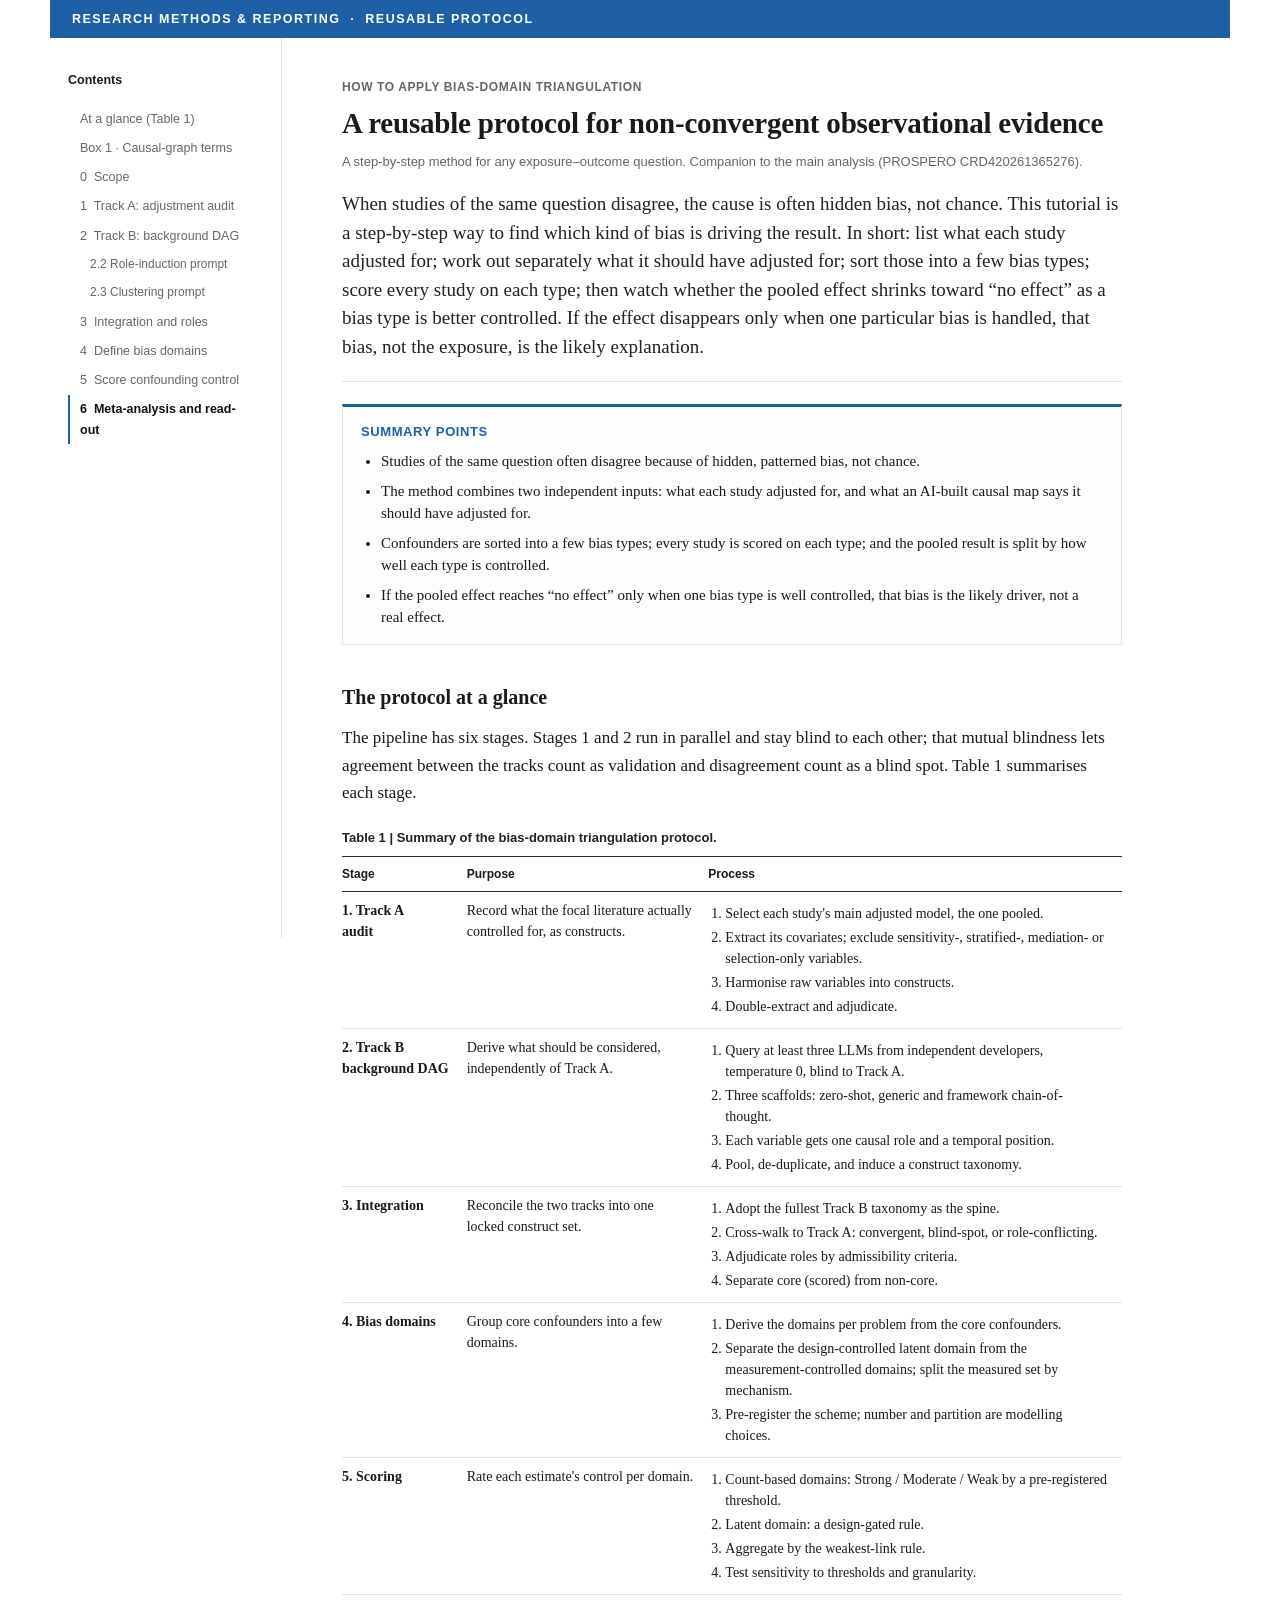
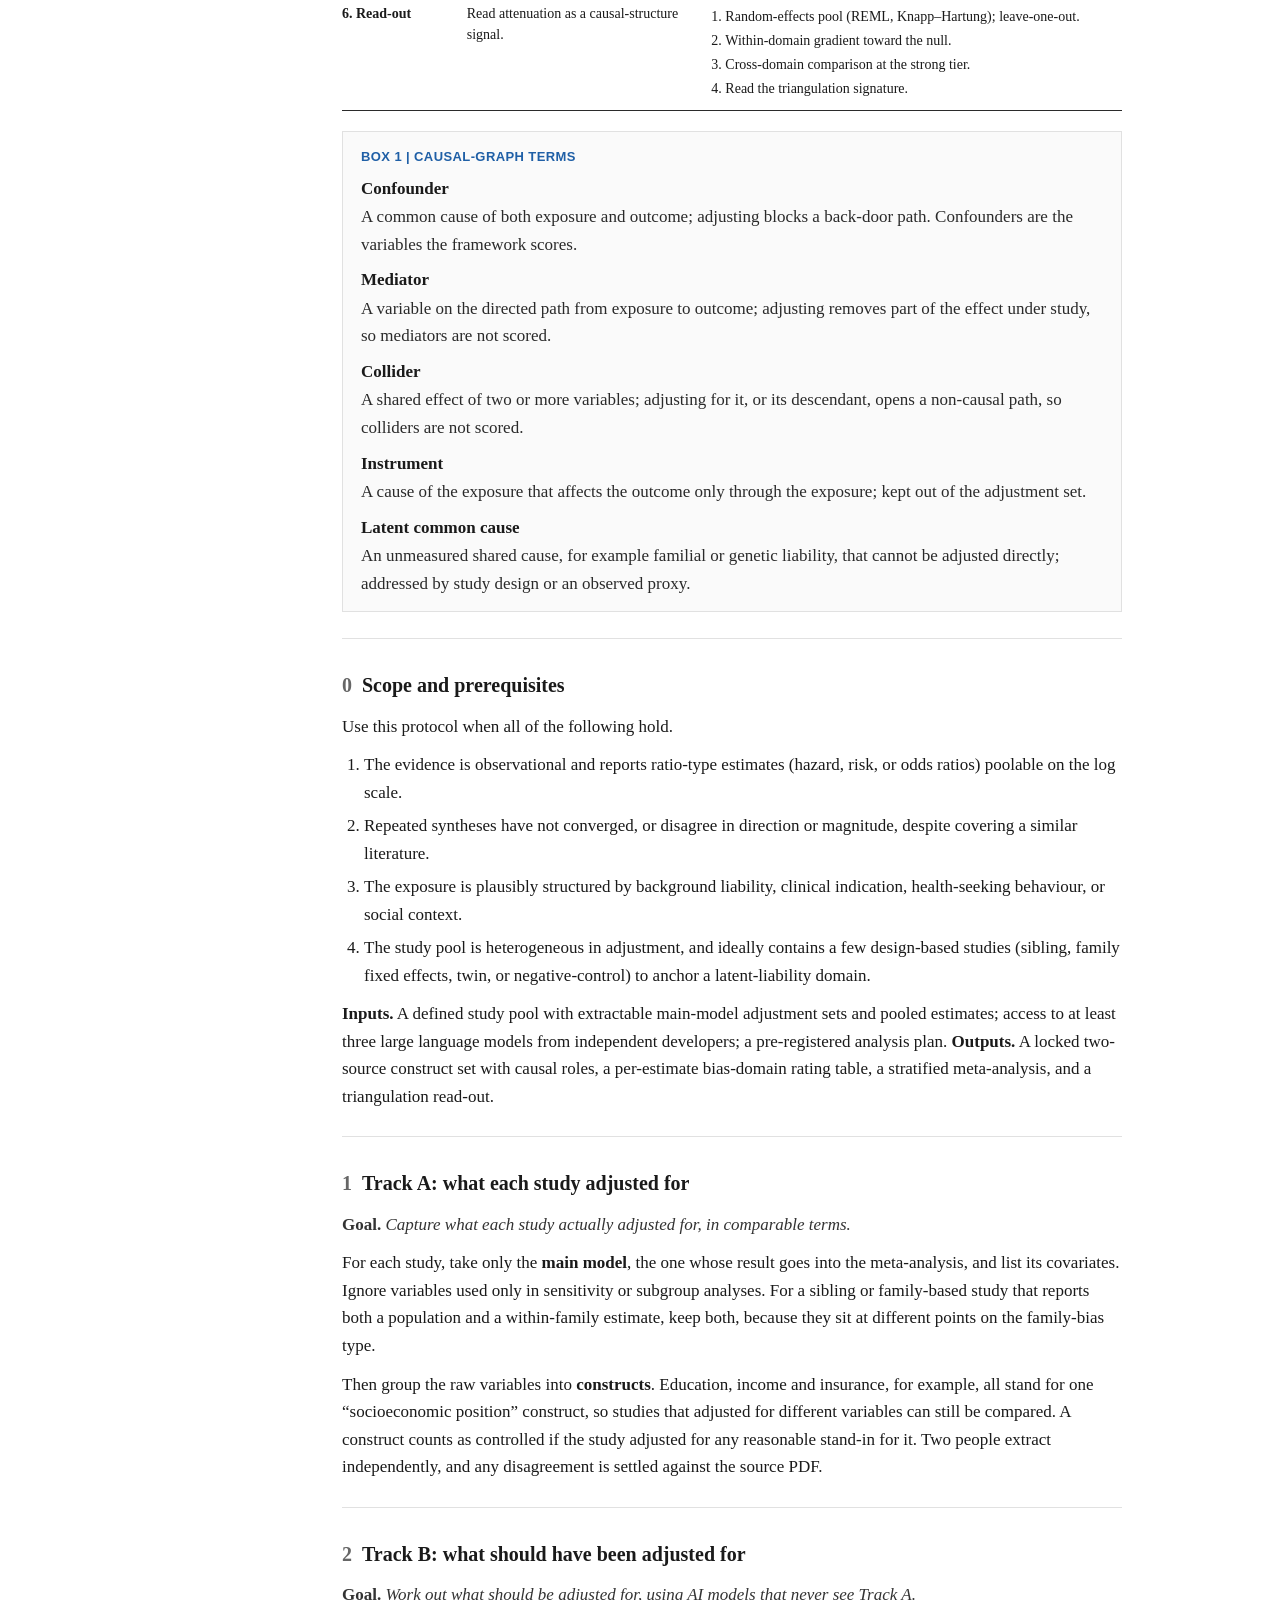
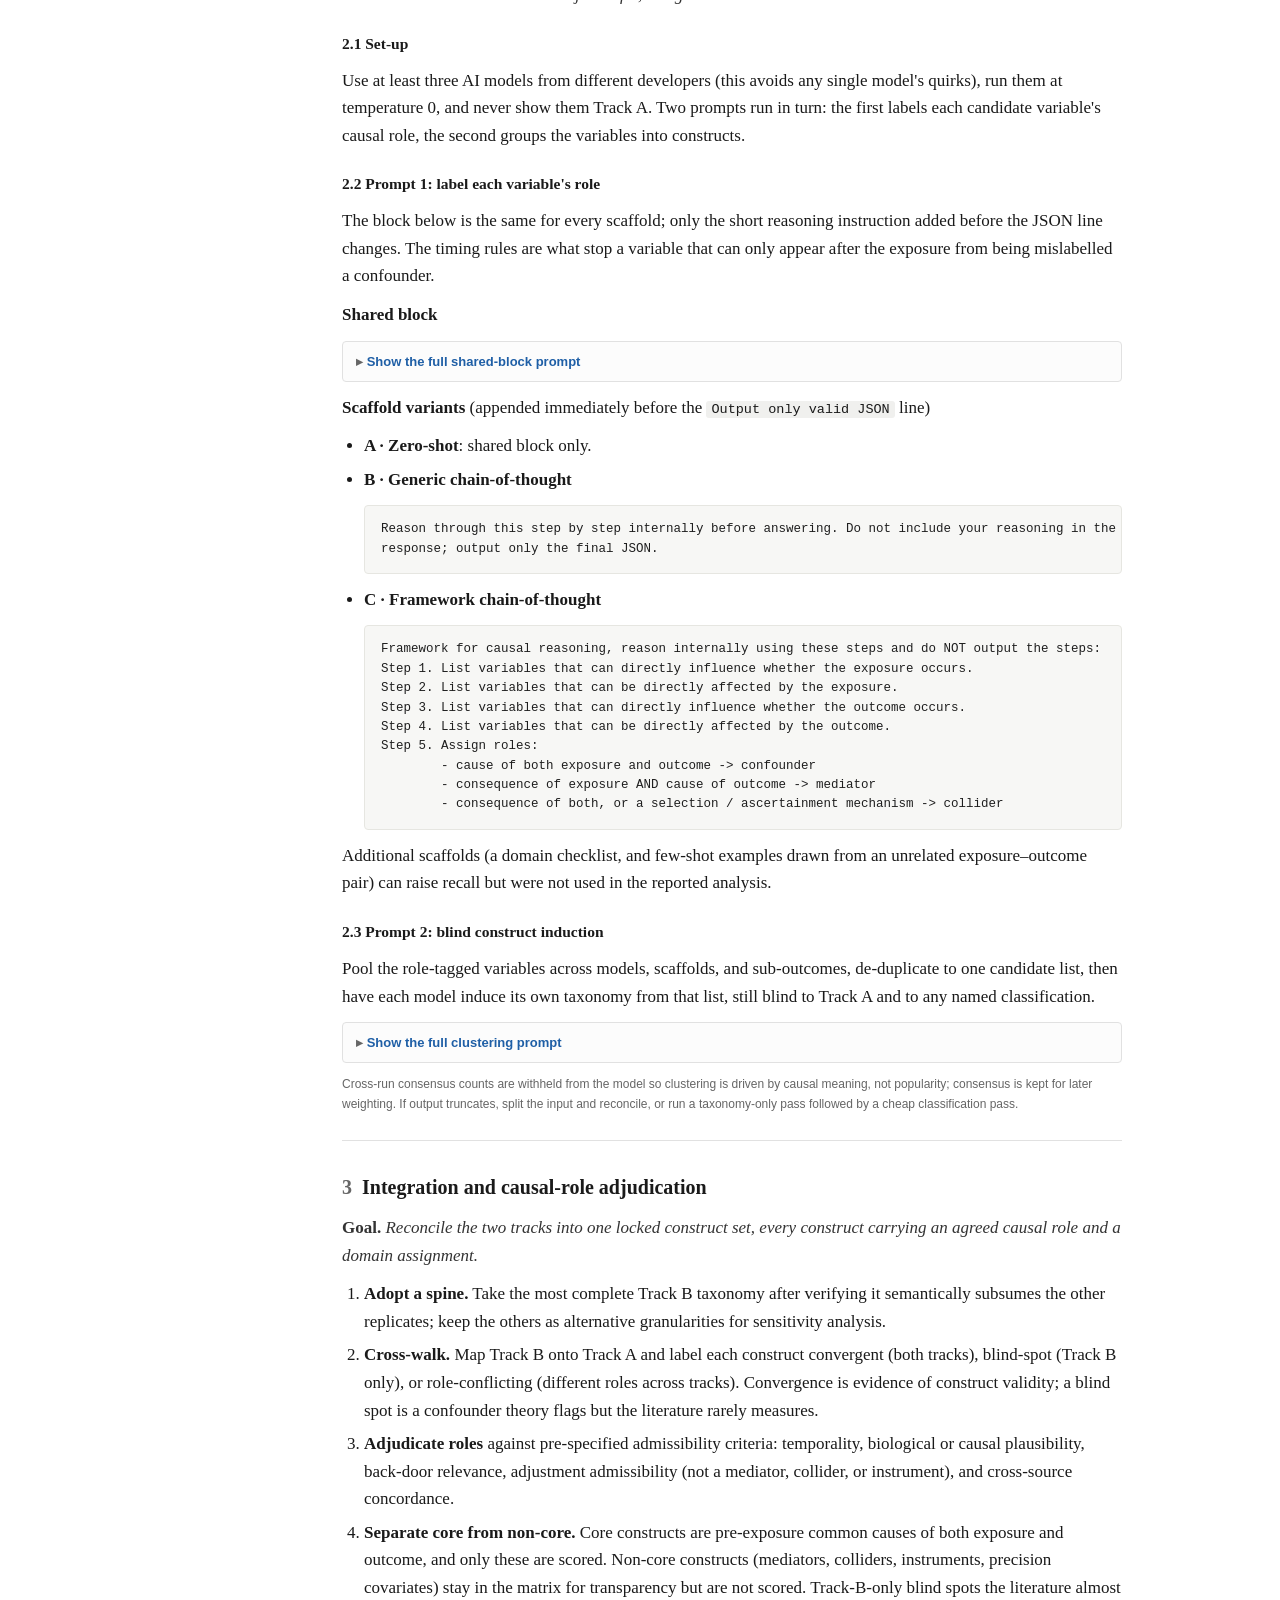
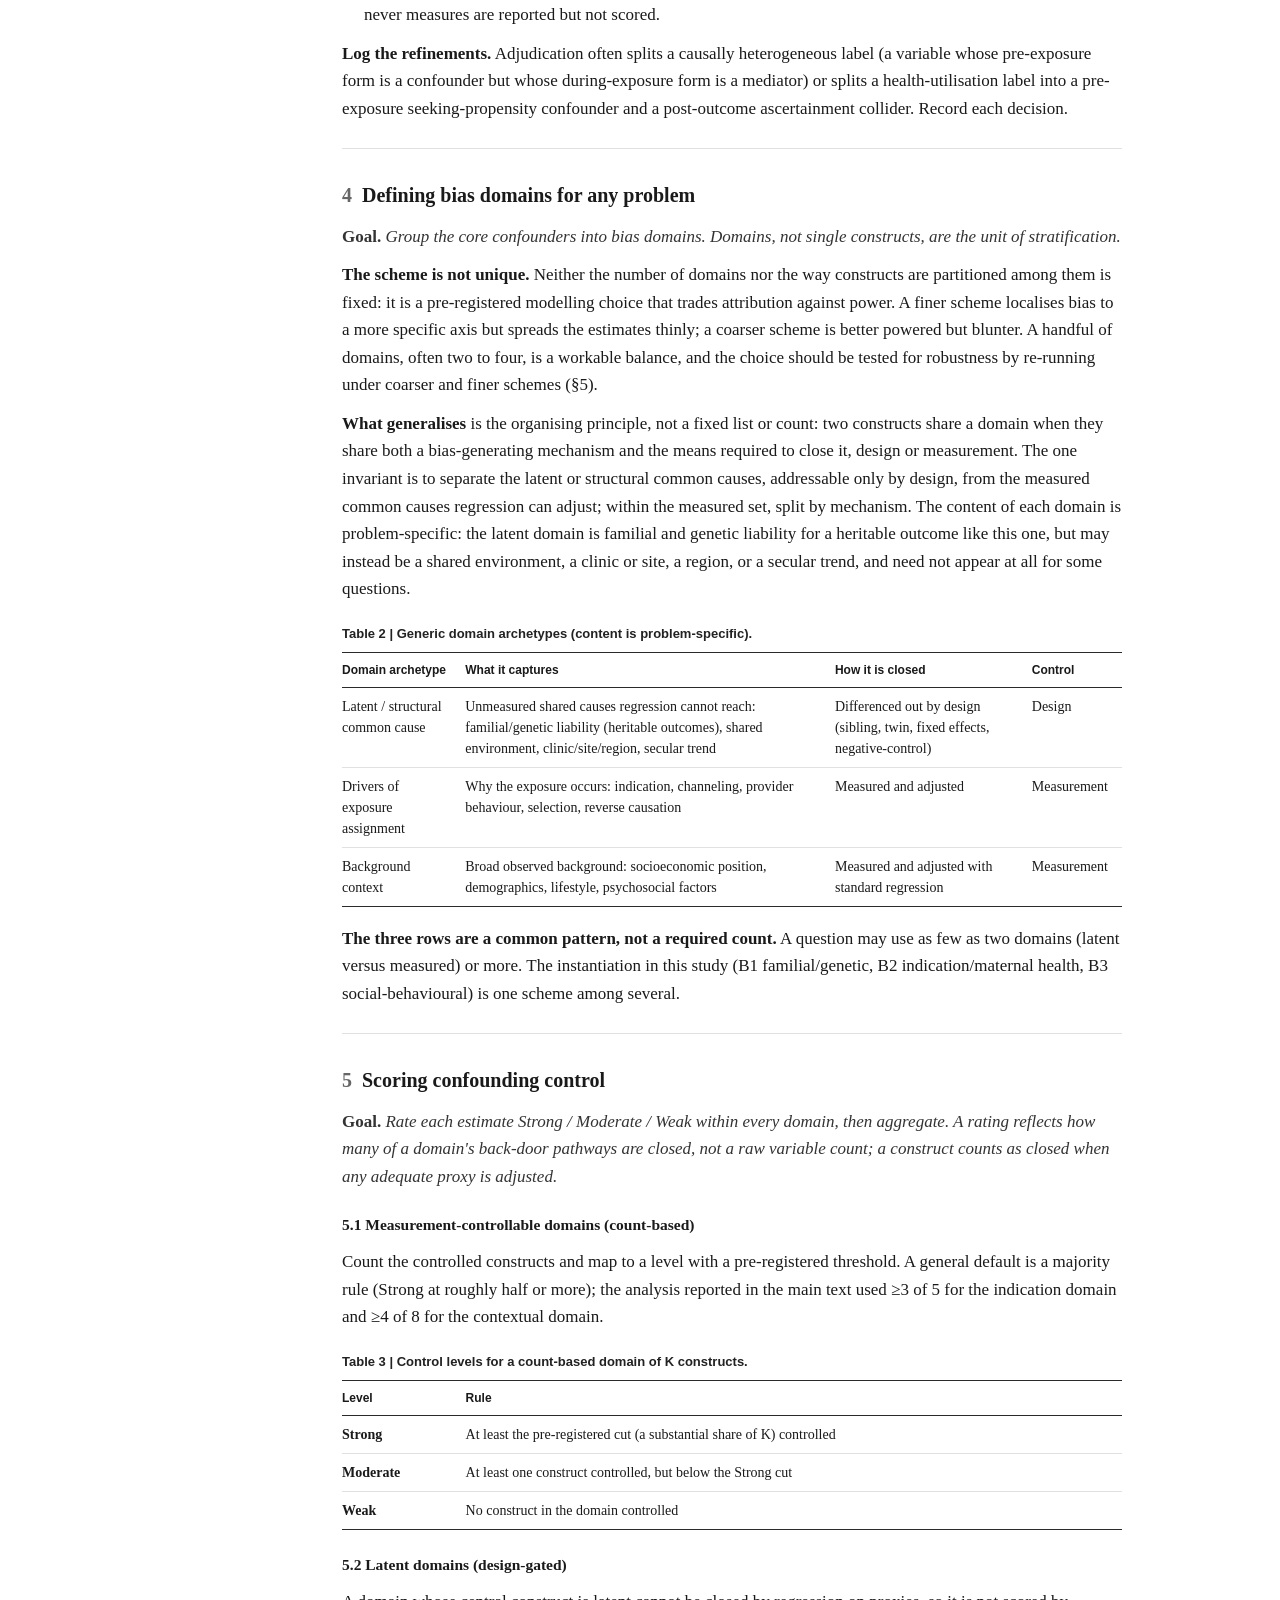
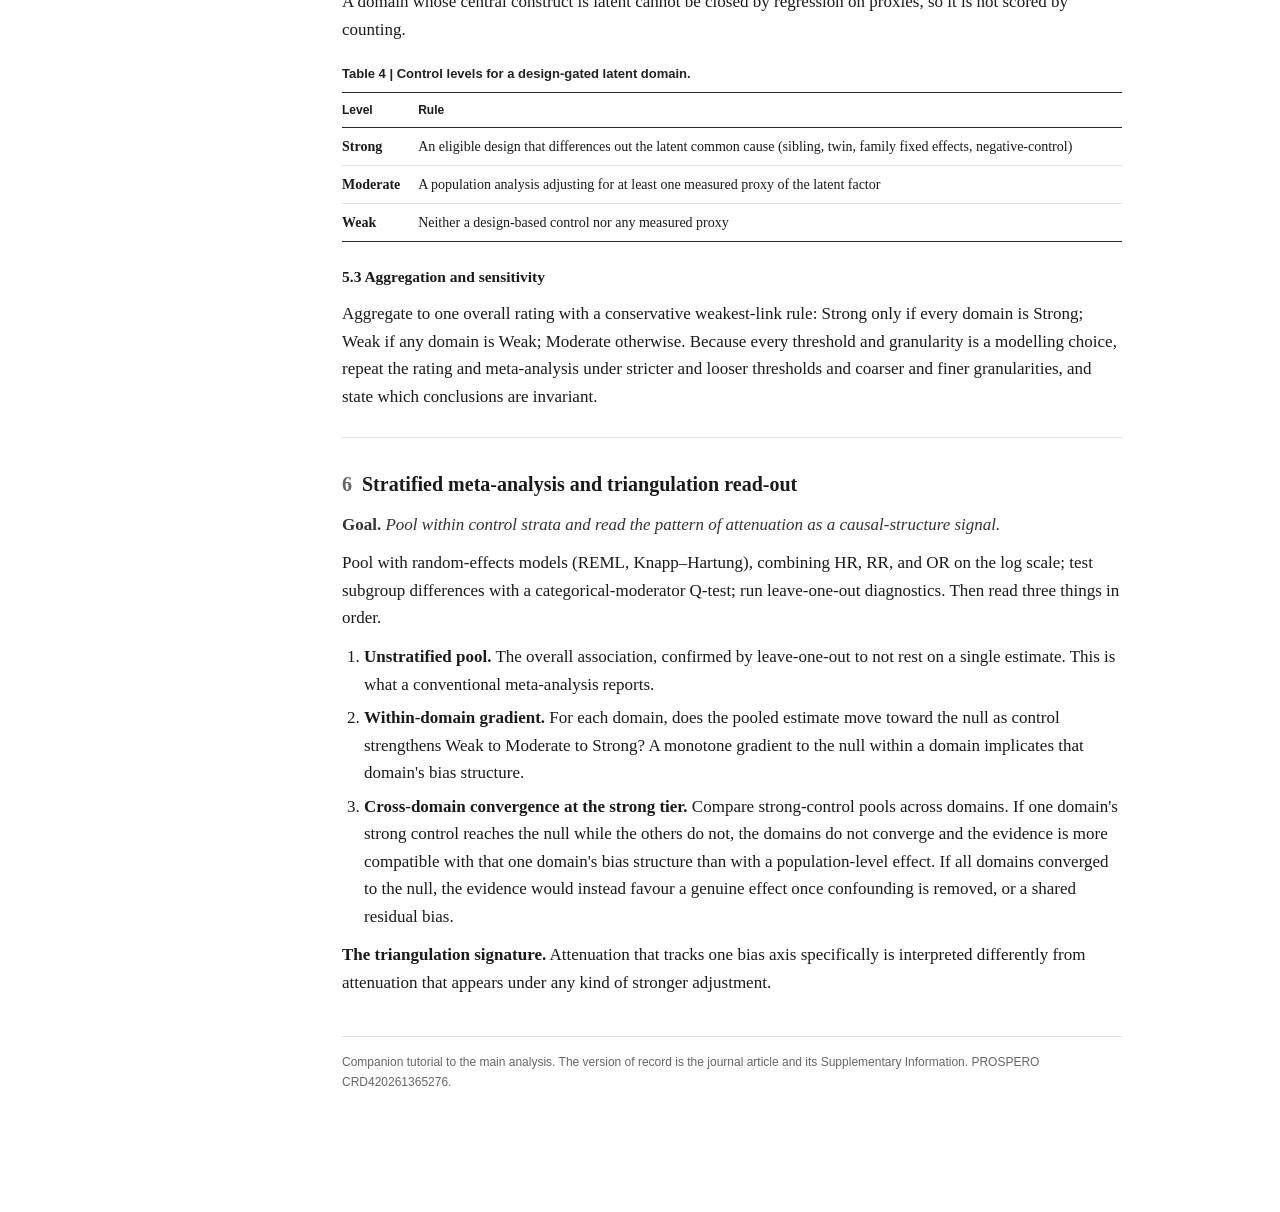
==== docs/index.html @ d334f988 "Add reusable-protocol web tutorial (GitHub Pages, docs/) Host the step-by-step "how to apply bias-do" ====
<!DOCTYPE html>
<html lang="en">
<head>
<meta charset="utf-8">
<meta name="viewport" content="width=device-width, initial-scale=1">
<title>Bias-Domain Triangulation, Reusable Protocol</title>
<style>
:root{
  --ink:#1a1a1a; --muted:#666; --line:#e1e1e1; --rule:#2b2b2b;
  --accent:#1f5fa6; --accent-tint:#eef3f9;
  --sans:-apple-system,BlinkMacSystemFont,"Segoe UI","Noto Sans","PingFang SC","Hiragino Sans GB",Helvetica,Arial,sans-serif;
  --serif:Charter,"Bitstream Charter","Sitka Text",Cambria,Georgia,"Songti SC","Noto Serif CJK SC",serif;
  --mono:"SF Mono",ui-monospace,"JetBrains Mono",Menlo,Consolas,monospace;
  --maxw:780px;
}
*{box-sizing:border-box}
html{scroll-behavior:smooth}
body{margin:0;background:#fff;color:var(--ink);font-family:var(--serif);font-size:17px;line-height:1.62;
  -webkit-font-smoothing:antialiased;text-rendering:optimizeLegibility}
a{color:var(--accent);text-decoration:none}
a:hover{text-decoration:underline}
.wrap{display:grid;grid-template-columns:232px minmax(0,1fr);max-width:1180px;margin:0 auto}

/* banner */
.banner{grid-column:1 / -1;background:var(--accent);color:#fff;font-family:var(--sans);
  font-size:12.5px;font-weight:700;letter-spacing:1.5px;text-transform:uppercase;padding:9px 22px}

/* sidebar */
.side{position:sticky;top:0;align-self:start;height:100vh;overflow-y:auto;padding:32px 18px 60px;border-right:1px solid var(--line)}
.side .brand{font-family:var(--sans);font-weight:700;font-size:12.5px;color:#1c1c1c;margin-bottom:14px}
.toc a{display:block;font-family:var(--sans);color:var(--muted);font-size:12.5px;padding:4px 10px;border-left:2px solid transparent;margin:1px 0}
.toc a:hover{color:#111;text-decoration:none}
.toc a.active{color:#111;border-left-color:var(--accent);font-weight:600}
.toc .sub{padding-left:20px;font-size:12px}

/* main */
main{padding:40px 60px 120px;max-width:calc(var(--maxw) + 120px)}
.kicker{font-family:var(--sans);font-size:12px;font-weight:700;letter-spacing:.6px;text-transform:uppercase;color:var(--muted);margin-bottom:8px}
h1{font-size:29px;line-height:1.22;margin:0 0 16px;font-weight:700;letter-spacing:-.2px}
.byline{font-family:var(--sans);font-size:13px;color:var(--muted);margin:-6px 0 18px}
.standfirst{font-size:19px;line-height:1.5;color:#222;margin:0 0 20px;padding-bottom:20px;border-bottom:1px solid var(--line)}

/* summary points box (BMJ style) */
.summary{border:1px solid var(--line);border-top:3px solid var(--accent);background:#fcfdfe;padding:14px 18px 8px;margin:22px 0}
.summary h2{font-family:var(--sans);font-size:13px;font-weight:700;letter-spacing:.6px;text-transform:uppercase;color:var(--accent);margin:0 0 8px}
.summary ul{margin:0;padding-left:20px}
.summary li{margin:7px 0;font-size:15px;line-height:1.5}

/* figure */
figure{margin:22px 0;border:1px solid var(--line);padding:16px 16px 10px;background:#fff}
figure svg{display:block;width:100%;height:auto;max-width:640px;margin:0 auto}
figcaption{font-size:13px;line-height:1.5;color:#333;margin-top:12px;border-top:1px solid var(--line);padding-top:8px}
figcaption b{font-weight:700}

/* box (definitions) */
.defbox{border:1px solid var(--line);background:#fafafa;padding:14px 18px;margin:20px 0}
.defbox .bh{font-family:var(--sans);font-size:13px;font-weight:700;letter-spacing:.4px;color:var(--accent);margin-bottom:8px;text-transform:uppercase}
.defbox dl{margin:0}
.defbox dt{font-weight:700;margin-top:8px}
.defbox dd{margin:1px 0 0;color:#2a2a2a}

/* sections */
section{max-width:var(--maxw);padding-top:24px;margin-top:26px;border-top:1px solid var(--line)}
h2.sec{font-size:20px;margin:6px 0 10px;font-weight:700}
h2.sec .num{color:var(--muted);font-weight:600;margin-right:10px;font-variant-numeric:tabular-nums}
h3{font-size:15.5px;margin:22px 0 4px;font-weight:700}
p{margin:11px 0}
ul,ol{padding-left:22px;margin:11px 0}
li{margin:6px 0}
code.inline{background:#f0f0ee;border-radius:3px;padding:1px 5px;font-size:13.5px;font-family:var(--mono)}
.goal{margin:11px 0;font-style:italic;color:#333}
.note{margin:11px 0;color:var(--ink)}
.goal b,.note b{font-weight:700;font-style:normal}

/* code */
.code{position:relative;background:#f7f7f5;border:1px solid #e6e6e1;border-radius:4px;
  padding:14px 16px;margin:12px 0;overflow:auto;font-size:12.5px;line-height:1.55;font-family:var(--mono);color:#1f1f1f}
.code code{white-space:pre;display:block}
.copy{position:absolute;top:7px;right:8px;background:#fff;border:1px solid var(--line);color:var(--muted);
  border-radius:3px;font-size:11px;padding:2px 8px;cursor:pointer;opacity:0;transition:.15s;font-family:var(--sans)}
.code:hover .copy{opacity:1}
.copy.done{color:#111;border-color:#8a8a8a}
.cap{font-family:var(--sans);font-size:12px;color:var(--muted);margin:2px 0 16px}
.fold{margin:12px 0;border:1px solid var(--line);border-radius:4px;background:#fcfcfc}
.fold>summary{cursor:pointer;font-family:var(--sans);font-size:13px;font-weight:600;color:var(--accent);padding:9px 13px;list-style:none}
.fold>summary::-webkit-details-marker{display:none}
.fold>summary::before{content:"\25B8  ";color:var(--muted)}
.fold[open]>summary::before{content:"\25BE  "}
.fold[open]>summary{border-bottom:1px solid var(--line)}
.fold .code{margin:12px 13px;border:none;background:#f7f7f5}

/* tables (booktabs) */
.tcap{font-family:var(--sans);font-size:13px;color:#222;margin:20px 0 0}
.tcap b{font-weight:700}
table{border-collapse:collapse;width:100%;margin:8px 0 18px;font-size:14px;line-height:1.5}
th,td{padding:8px 14px 8px 0;text-align:left;vertical-align:top}
thead th{border-top:1.5px solid var(--rule);border-bottom:1px solid var(--rule);
  font-family:var(--sans);font-size:12px;font-weight:700}
tbody td{border-bottom:1px solid var(--line)}
tbody tr:last-child td{border-bottom:1.5px solid var(--rule)}
table.proto td:first-child{font-weight:700;white-space:nowrap;padding-right:18px}
table.proto ol{margin:0;padding-left:17px}
table.proto ol li{margin:3px 0}
td .lv{font-weight:700}


footer{max-width:var(--maxw);margin-top:40px;padding-top:16px;border-top:1px solid var(--line);
  font-family:var(--sans);font-size:12px;color:var(--muted)}

@media (max-width:900px){
  .wrap{grid-template-columns:1fr}
  .side{position:static;height:auto;border-right:none;border-bottom:1px solid var(--line)}
  .side .toc{columns:2;column-gap:16px}
  main{padding:28px 22px 80px}
}
@media print{
  .side{display:none}.wrap{display:block}.copy{display:none}
  body{font-size:10.5pt}.code{background:#f4f4f2}.banner{-webkit-print-color-adjust:exact;print-color-adjust:exact}
  section,figure,.summary,.defbox,table{break-inside:avoid}
}
</style>
</head>
<body>

<div class="wrap">
<div class="banner">Research methods &amp; reporting &nbsp;&middot;&nbsp; Reusable protocol</div>
<aside class="side">
  <div class="brand">Contents</div>
  <nav class="toc">
    <a href="#overview">At a glance (Table 1)</a>
    <a href="#terms">Box 1 &middot; Causal-graph terms</a>
    <a href="#s0">0 &nbsp;Scope</a>
    <a href="#s1">1 &nbsp;Track A: adjustment audit</a>
    <a href="#s2">2 &nbsp;Track B: background DAG</a>
    <a href="#s2-2" class="sub">2.2 Role-induction prompt</a>
    <a href="#s2-3" class="sub">2.3 Clustering prompt</a>
    <a href="#s3">3 &nbsp;Integration and roles</a>
    <a href="#s4">4 &nbsp;Define bias domains</a>
    <a href="#s5">5 &nbsp;Score confounding control</a>
    <a href="#s6">6 &nbsp;Meta-analysis and read-out</a>
  </nav>
</aside>

<main>
  <div class="kicker">How to apply bias-domain triangulation</div>
  <h1>A reusable protocol for non-convergent observational evidence</h1>
  <p class="byline">A step-by-step method for any exposure&ndash;outcome question. Companion to the main analysis (PROSPERO CRD420261365276).</p>
  <p class="standfirst">When studies of the same question disagree, the cause is often hidden bias, not chance. This tutorial is a step-by-step way to find which kind of bias is driving the result. In short: list what each study adjusted for; work out separately what it should have adjusted for; sort those into a few bias types; score every study on each type; then watch whether the pooled effect shrinks toward &ldquo;no effect&rdquo; as a bias type is better controlled. If the effect disappears only when one particular bias is handled, that bias, not the exposure, is the likely explanation.</p>

  <div class="summary">
    <h2>Summary points</h2>
    <ul>
      <li>Studies of the same question often disagree because of hidden, patterned bias, not chance.</li>
      <li>The method combines two independent inputs: what each study adjusted for, and what an AI-built causal map says it should have adjusted for.</li>
      <li>Confounders are sorted into a few bias types; every study is scored on each type; and the pooled result is split by how well each type is controlled.</li>
      <li>If the pooled effect reaches &ldquo;no effect&rdquo; only when one bias type is well controlled, that bias is the likely driver, not a real effect.</li>
    </ul>
  </div>

  <section id="overview" style="border-top:none;margin-top:8px;padding-top:8px">
    <h2 class="sec">The protocol at a glance</h2>
    <p>The pipeline has six stages. Stages 1 and 2 run in parallel and stay blind to each other; that mutual blindness lets agreement between the tracks count as validation and disagreement count as a blind spot. Table 1 summarises each stage.</p>
    <p class="tcap"><b>Table 1 | Summary of the bias-domain triangulation protocol.</b></p>
    <table class="proto">
      <thead><tr><th>Stage</th><th>Purpose</th><th>Process</th></tr></thead>
      <tbody>
        <tr><td>1. Track A<br>audit</td><td>Record what the focal literature actually controlled for, as constructs.</td>
          <td><ol><li>Select each study's main adjusted model, the one pooled.</li><li>Extract its covariates; exclude sensitivity-, stratified-, mediation- or selection-only variables.</li><li>Harmonise raw variables into constructs.</li><li>Double-extract and adjudicate.</li></ol></td></tr>
        <tr><td>2. Track B<br>background DAG</td><td>Derive what should be considered, independently of Track A.</td>
          <td><ol><li>Query at least three LLMs from independent developers, temperature 0, blind to Track A.</li><li>Three scaffolds: zero-shot, generic and framework chain-of-thought.</li><li>Each variable gets one causal role and a temporal position.</li><li>Pool, de-duplicate, and induce a construct taxonomy.</li></ol></td></tr>
        <tr><td>3. Integration</td><td>Reconcile the two tracks into one locked construct set.</td>
          <td><ol><li>Adopt the fullest Track B taxonomy as the spine.</li><li>Cross-walk to Track A: convergent, blind-spot, or role-conflicting.</li><li>Adjudicate roles by admissibility criteria.</li><li>Separate core (scored) from non-core.</li></ol></td></tr>
        <tr><td>4. Bias domains</td><td>Group core confounders into a few domains.</td>
          <td><ol><li>Derive the domains per problem from the core confounders.</li><li>Separate the design-controlled latent domain from the measurement-controlled domains; split the measured set by mechanism.</li><li>Pre-register the scheme; number and partition are modelling choices.</li></ol></td></tr>
        <tr><td>5. Scoring</td><td>Rate each estimate's control per domain.</td>
          <td><ol><li>Count-based domains: Strong / Moderate / Weak by a pre-registered threshold.</li><li>Latent domain: a design-gated rule.</li><li>Aggregate by the weakest-link rule.</li><li>Test sensitivity to thresholds and granularity.</li></ol></td></tr>
        <tr><td>6. Read-out</td><td>Read attenuation as a causal-structure signal.</td>
          <td><ol><li>Random-effects pool (REML, Knapp&ndash;Hartung); leave-one-out.</li><li>Within-domain gradient toward the null.</li><li>Cross-domain comparison at the strong tier.</li><li>Read the triangulation signature.</li></ol></td></tr>
      </tbody>
    </table>
  </section>

  <section id="terms" style="border-top:none;margin-top:10px;padding-top:0">
    <div class="defbox">
      <div class="bh">Box 1 | Causal-graph terms</div>
      <dl>
        <dt>Confounder</dt><dd>A common cause of both exposure and outcome; adjusting blocks a back-door path. Confounders are the variables the framework scores.</dd>
        <dt>Mediator</dt><dd>A variable on the directed path from exposure to outcome; adjusting removes part of the effect under study, so mediators are not scored.</dd>
        <dt>Collider</dt><dd>A shared effect of two or more variables; adjusting for it, or its descendant, opens a non-causal path, so colliders are not scored.</dd>
        <dt>Instrument</dt><dd>A cause of the exposure that affects the outcome only through the exposure; kept out of the adjustment set.</dd>
        <dt>Latent common cause</dt><dd>An unmeasured shared cause, for example familial or genetic liability, that cannot be adjusted directly; addressed by study design or an observed proxy.</dd>
      </dl>
    </div>
  </section>

  <section id="s0">
    <h2 class="sec"><span class="num">0</span>Scope and prerequisites</h2>
    <p>Use this protocol when all of the following hold.</p>
    <ol>
      <li>The evidence is observational and reports ratio-type estimates (hazard, risk, or odds ratios) poolable on the log scale.</li>
      <li>Repeated syntheses have not converged, or disagree in direction or magnitude, despite covering a similar literature.</li>
      <li>The exposure is plausibly structured by background liability, clinical indication, health-seeking behaviour, or social context.</li>
      <li>The study pool is heterogeneous in adjustment, and ideally contains a few design-based studies (sibling, family fixed effects, twin, or negative-control) to anchor a latent-liability domain.</li>
    </ol>
    <p class="note"><b>Inputs.</b> A defined study pool with extractable main-model adjustment sets and pooled estimates; access to at least three large language models from independent developers; a pre-registered analysis plan. <b>Outputs.</b> A locked two-source construct set with causal roles, a per-estimate bias-domain rating table, a stratified meta-analysis, and a triangulation read-out.</p>
  </section>

  <section id="s1">
    <h2 class="sec"><span class="num">1</span>Track A: what each study adjusted for</h2>
    <p class="goal"><b>Goal.</b> Capture what each study actually adjusted for, in comparable terms.</p>
    <p>For each study, take only the <b>main model</b>, the one whose result goes into the meta-analysis, and list its covariates. Ignore variables used only in sensitivity or subgroup analyses. For a sibling or family-based study that reports both a population and a within-family estimate, keep both, because they sit at different points on the family-bias type.</p>
    <p>Then group the raw variables into <b>constructs</b>. Education, income and insurance, for example, all stand for one &ldquo;socioeconomic position&rdquo; construct, so studies that adjusted for different variables can still be compared. A construct counts as controlled if the study adjusted for any reasonable stand-in for it. Two people extract independently, and any disagreement is settled against the source PDF.</p>
  </section>

  <section id="s2">
    <h2 class="sec"><span class="num">2</span>Track B: what should have been adjusted for</h2>
    <p class="goal"><b>Goal.</b> Work out what should be adjusted for, using AI models that never see Track A.</p>
    <h3>2.1 Set-up</h3>
    <p>Use at least three AI models from different developers (this avoids any single model's quirks), run them at temperature 0, and never show them Track A. Two prompts run in turn: the first labels each candidate variable's causal role, the second groups the variables into constructs.</p>

    <h3 id="s2-2">2.2 Prompt 1: label each variable's role</h3>
    <p>The block below is the same for every scaffold; only the short reasoning instruction added before the JSON line changes. The timing rules are what stop a variable that can only appear after the exposure from being mislabelled a confounder.</p>
    <p><b>Shared block</b></p>
    <details class="fold"><summary>Show the full shared-block prompt</summary><pre class="code"><button class="copy" aria-label="Copy">Copy</button><code>You are an expert in epidemiology and causal inference.

Input:
Exposure: {EXPOSURE, including its timing window, e.g. taking drug X during pregnancy}
Outcome: {OUTCOME, including who and when, e.g. condition Y diagnosed in the child during childhood}
Research question: the effect of {EXPOSURE} on the risk of {OUTCOME}.

Your task:
Generate an exhaustive candidate list of third-party variables that may be relevant to the causal
relationship between the exposure and the outcome. Do not provide only the most obvious variables;
think broadly and systematically across all relevant epidemiologic domains.

For each variable, first locate it in time, then assign exactly one causal role.

Temporal position (relative to the exposure = {EXPOSURE_WINDOW}, and the outcome = {OUTCOME_WINDOW}):
- pre_exposure: can occur before the exposure begins.
- post_exposure_pre_outcome: can only occur after the exposure but before the outcome.
- post_outcome: follows the outcome.

Causal roles:
- confounder: a common cause of BOTH the exposure and the outcome. It is present before the
  exposure and is not caused by the exposure (timing = pre_exposure).
- mediator: a variable on the causal pathway from exposure to outcome. It is caused by the exposure
  and in turn affects the outcome (timing = post_exposure_pre_outcome).
- collider: a variable caused by both the exposure and the outcome, or a selection / ascertainment
  mechanism influenced by both.

Critical rule: a variable that can only arise after the exposure CANNOT be a confounder, even if
prior studies adjusted for it. Use the temporal position to discipline the role assignment.

Rules:
- Do not include the exposure itself or the outcome itself.
- Each variable must have exactly one role.
- Prefer specific and measurable variables.

Output only valid JSON in the following format (no prose, no markdown):
{
  &quot;variables&quot;: [
    {
      &quot;name&quot;: &quot;variable name&quot;,
      &quot;timing&quot;: &quot;pre_exposure | post_exposure_pre_outcome | post_outcome&quot;,
      &quot;role&quot;: &quot;confounder | mediator | collider&quot;,
      &quot;domain&quot;: &quot;short self-chosen category, e.g. familial/genetic, indication, socioeconomic, lifestyle, perinatal, healthcare access, environmental&quot;
    }
  ]
}</code></pre></details>
    <p><b>Scaffold variants</b> (appended immediately before the <code class="inline">Output only valid JSON</code> line)</p>
    <ul>
      <li><b>A &middot; Zero-shot</b>: shared block only.</li>
      <li><b>B &middot; Generic chain-of-thought</b><pre class="code"><button class="copy" aria-label="Copy">Copy</button><code>Reason through this step by step internally before answering. Do not include your reasoning in the
response; output only the final JSON.</code></pre></li>
      <li><b>C &middot; Framework chain-of-thought</b><pre class="code"><button class="copy" aria-label="Copy">Copy</button><code>Framework for causal reasoning, reason internally using these steps and do NOT output the steps:
Step 1. List variables that can directly influence whether the exposure occurs.
Step 2. List variables that can be directly affected by the exposure.
Step 3. List variables that can directly influence whether the outcome occurs.
Step 4. List variables that can be directly affected by the outcome.
Step 5. Assign roles:
        - cause of both exposure and outcome -&gt; confounder
        - consequence of exposure AND cause of outcome -&gt; mediator
        - consequence of both, or a selection / ascertainment mechanism -&gt; collider</code></pre></li>
    </ul>
    <p>Additional scaffolds (a domain checklist, and few-shot examples drawn from an unrelated exposure&ndash;outcome pair) can raise recall but were not used in the reported analysis.</p>

    <h3 id="s2-3">2.3 Prompt 2: blind construct induction</h3>
    <p>Pool the role-tagged variables across models, scaffolds, and sub-outcomes, de-duplicate to one candidate list, then have each model induce its own taxonomy from that list, still blind to Track A and to any named classification.</p>
    <details class="fold"><summary>Show the full clustering prompt</summary><pre class="code"><button class="copy" aria-label="Copy">Copy</button><code>You are a causal epidemiologist building a taxonomy from scratch.

Background causal question (context only, do not answer it):
  Exposure = {EXPOSURE}
  Outcome  = {OUTCOME}

You are given a long list of candidate third-party variables that multiple experts independently
proposed for this exposure-outcome question. Each variable carries a causal role (confounder /
mediator / collider) and a temporal position relative to the exposure and the outcome.

YOUR TASK
Inductively group these variables into a parsimonious set of higher-level CONSTRUCTS, purely from
the variables themselves. A CONSTRUCT is a single latent causal factor that several specific measured
variables are proxies or instances of; broader than one measured variable, narrower than a whole
thematic domain.

INDEPENDENCE (STRICT)
- Build the taxonomy ONLY from the variables given.
- Do NOT use, name, or map onto any pre-existing classification scheme, framework, or domain labels.
- Do not invent variables that are not in the list.

GRANULARITY
- Aim for mid-level constructs, each a distinct causal mechanism or common cause.
- As a rough guide expect on the order of 15-35 constructs, but choose whatever number best fits;
  merge near-synonyms aggressively, split only when two groups are genuinely causally distinct.
- Cluster ALL variables regardless of role; mediators, colliders, and selection variables must form
  their own constructs too.

FOR EACH CONSTRUCT report: a short descriptive name; a one-sentence causal definition; dominant_role
(confounder / mediator / collider / mixed); typical_timing (pre_exposure / post_exposure_pre_outcome
/ post_outcome / mixed); and member_variables (every input variable assigned to exactly one construct).

Output ONLY valid JSON (no prose, no markdown):
{
  &quot;constructs&quot;: [
    { &quot;id&quot;: &quot;C1&quot;, &quot;name&quot;: &quot;...&quot;, &quot;definition&quot;: &quot;...&quot;, &quot;dominant_role&quot;: &quot;...&quot;,
      &quot;typical_timing&quot;: &quot;...&quot;, &quot;member_variables&quot;: [&quot;...&quot;, &quot;...&quot;] }
  ],
  &quot;optional_super_groups&quot;: [ { &quot;name&quot;: &quot;...&quot;, &quot;construct_ids&quot;: [&quot;C1&quot;, &quot;C4&quot;] } ]
}

INPUT VARIABLES (name | role | timing):
&lt;&lt;&lt; the pooled candidate variables are inserted here, one per line &gt;&gt;&gt;</code></pre></details>
    <p class="cap">Cross-run consensus counts are withheld from the model so clustering is driven by causal meaning, not popularity; consensus is kept for later weighting. If output truncates, split the input and reconcile, or run a taxonomy-only pass followed by a cheap classification pass.</p>
  </section>

  <section id="s3">
    <h2 class="sec"><span class="num">3</span>Integration and causal-role adjudication</h2>
    <p class="goal"><b>Goal.</b> Reconcile the two tracks into one locked construct set, every construct carrying an agreed causal role and a domain assignment.</p>
    <ol>
      <li><b>Adopt a spine.</b> Take the most complete Track B taxonomy after verifying it semantically subsumes the other replicates; keep the others as alternative granularities for sensitivity analysis.</li>
      <li><b>Cross-walk.</b> Map Track B onto Track A and label each construct convergent (both tracks), blind-spot (Track B only), or role-conflicting (different roles across tracks). Convergence is evidence of construct validity; a blind spot is a confounder theory flags but the literature rarely measures.</li>
      <li><b>Adjudicate roles</b> against pre-specified admissibility criteria: temporality, biological or causal plausibility, back-door relevance, adjustment admissibility (not a mediator, collider, or instrument), and cross-source concordance.</li>
      <li><b>Separate core from non-core.</b> Core constructs are pre-exposure common causes of both exposure and outcome, and only these are scored. Non-core constructs (mediators, colliders, instruments, precision covariates) stay in the matrix for transparency but are not scored. Track-B-only blind spots the literature almost never measures are reported but not scored.</li>
    </ol>
    <p class="note"><b>Log the refinements.</b> Adjudication often splits a causally heterogeneous label (a variable whose pre-exposure form is a confounder but whose during-exposure form is a mediator) or splits a health-utilisation label into a pre-exposure seeking-propensity confounder and a post-outcome ascertainment collider. Record each decision.</p>
  </section>

  <section id="s4">
    <h2 class="sec"><span class="num">4</span>Defining bias domains for any problem</h2>
    <p class="goal"><b>Goal.</b> Group the core confounders into bias domains. Domains, not single constructs, are the unit of stratification.</p>
    <p><b>The scheme is not unique.</b> Neither the number of domains nor the way constructs are partitioned among them is fixed: it is a pre-registered modelling choice that trades attribution against power. A finer scheme localises bias to a more specific axis but spreads the estimates thinly; a coarser scheme is better powered but blunter. A handful of domains, often two to four, is a workable balance, and the choice should be tested for robustness by re-running under coarser and finer schemes (&sect;5).</p>
    <p><b>What generalises</b> is the organising principle, not a fixed list or count: two constructs share a domain when they share both a bias-generating mechanism and the means required to close it, design or measurement. The one invariant is to separate the latent or structural common causes, addressable only by design, from the measured common causes regression can adjust; within the measured set, split by mechanism. The content of each domain is problem-specific: the latent domain is familial and genetic liability for a heritable outcome like this one, but may instead be a shared environment, a clinic or site, a region, or a secular trend, and need not appear at all for some questions.</p>
    <p class="tcap"><b>Table 2 | Generic domain archetypes (content is problem-specific).</b></p>
    <table>
      <thead><tr><th>Domain archetype</th><th>What it captures</th><th>How it is closed</th><th>Control</th></tr></thead>
      <tbody>
        <tr><td>Latent / structural common cause</td><td>Unmeasured shared causes regression cannot reach: familial/genetic liability (heritable outcomes), shared environment, clinic/site/region, secular trend</td><td>Differenced out by design (sibling, twin, fixed effects, negative-control)</td><td>Design</td></tr>
        <tr><td>Drivers of exposure assignment</td><td>Why the exposure occurs: indication, channeling, provider behaviour, selection, reverse causation</td><td>Measured and adjusted</td><td>Measurement</td></tr>
        <tr><td>Background context</td><td>Broad observed background: socioeconomic position, demographics, lifestyle, psychosocial factors</td><td>Measured and adjusted with standard regression</td><td>Measurement</td></tr>
      </tbody>
    </table>
    <p class="note"><b>The three rows are a common pattern, not a required count.</b> A question may use as few as two domains (latent versus measured) or more. The instantiation in this study (B1 familial/genetic, B2 indication/maternal health, B3 social-behavioural) is one scheme among several.</p>
  </section>

  <section id="s5">
    <h2 class="sec"><span class="num">5</span>Scoring confounding control</h2>
    <p class="goal"><b>Goal.</b> Rate each estimate Strong / Moderate / Weak within every domain, then aggregate. A rating reflects how many of a domain's back-door pathways are closed, not a raw variable count; a construct counts as closed when any adequate proxy is adjusted.</p>
    <h3>5.1 Measurement-controllable domains (count-based)</h3>
    <p>Count the controlled constructs and map to a level with a pre-registered threshold. A general default is a majority rule (Strong at roughly half or more); the analysis reported in the main text used &ge;3 of 5 for the indication domain and &ge;4 of 8 for the contextual domain.</p>
    <p class="tcap"><b>Table 3 | Control levels for a count-based domain of K constructs.</b></p>
    <table>
      <thead><tr><th>Level</th><th>Rule</th></tr></thead>
      <tbody>
        <tr><td><span class="lv">Strong</span></td><td>At least the pre-registered cut (a substantial share of K) controlled</td></tr>
        <tr><td><span class="lv">Moderate</span></td><td>At least one construct controlled, but below the Strong cut</td></tr>
        <tr><td><span class="lv">Weak</span></td><td>No construct in the domain controlled</td></tr>
      </tbody>
    </table>
    <h3>5.2 Latent domains (design-gated)</h3>
    <p>A domain whose central construct is latent cannot be closed by regression on proxies, so it is not scored by counting.</p>
    <p class="tcap"><b>Table 4 | Control levels for a design-gated latent domain.</b></p>
    <table>
      <thead><tr><th>Level</th><th>Rule</th></tr></thead>
      <tbody>
        <tr><td><span class="lv">Strong</span></td><td>An eligible design that differences out the latent common cause (sibling, twin, family fixed effects, negative-control)</td></tr>
        <tr><td><span class="lv">Moderate</span></td><td>A population analysis adjusting for at least one measured proxy of the latent factor</td></tr>
        <tr><td><span class="lv">Weak</span></td><td>Neither a design-based control nor any measured proxy</td></tr>
      </tbody>
    </table>
    <h3>5.3 Aggregation and sensitivity</h3>
    <p>Aggregate to one overall rating with a conservative weakest-link rule: Strong only if every domain is Strong; Weak if any domain is Weak; Moderate otherwise. Because every threshold and granularity is a modelling choice, repeat the rating and meta-analysis under stricter and looser thresholds and coarser and finer granularities, and state which conclusions are invariant.</p>
  </section>

  <section id="s6">
    <h2 class="sec"><span class="num">6</span>Stratified meta-analysis and triangulation read-out</h2>
    <p class="goal"><b>Goal.</b> Pool within control strata and read the pattern of attenuation as a causal-structure signal.</p>
    <p>Pool with random-effects models (REML, Knapp&ndash;Hartung), combining HR, RR, and OR on the log scale; test subgroup differences with a categorical-moderator Q-test; run leave-one-out diagnostics. Then read three things in order.</p>
    <ol>
      <li><b>Unstratified pool.</b> The overall association, confirmed by leave-one-out to not rest on a single estimate. This is what a conventional meta-analysis reports.</li>
      <li><b>Within-domain gradient.</b> For each domain, does the pooled estimate move toward the null as control strengthens Weak to Moderate to Strong? A monotone gradient to the null within a domain implicates that domain's bias structure.</li>
      <li><b>Cross-domain convergence at the strong tier.</b> Compare strong-control pools across domains. If one domain's strong control reaches the null while the others do not, the domains do not converge and the evidence is more compatible with that one domain's bias structure than with a population-level effect. If all domains converged to the null, the evidence would instead favour a genuine effect once confounding is removed, or a shared residual bias.</li>
    </ol>
    <p class="note"><b>The triangulation signature.</b> Attenuation that tracks one bias axis specifically is interpreted differently from attenuation that appears under any kind of stronger adjustment.</p>
  </section>

  <footer>
    Companion tutorial to the main analysis. The version of record is the journal article and its Supplementary Information. PROSPERO CRD420261365276.
  </footer>
</main>
</div>

<script>
const tocLinks=[...document.querySelectorAll('.toc a')];
const map=new Map(tocLinks.map(a=>[a.getAttribute('href').slice(1),a]));
const obs=new IntersectionObserver((es)=>{
  es.forEach(e=>{if(e.isIntersecting){
    tocLinks.forEach(a=>a.classList.remove('active'));
    const a=map.get(e.target.id); if(a)a.classList.add('active');
  }});
},{rootMargin:'-12% 0px -78% 0px',threshold:0});
document.querySelectorAll('section[id]').forEach(s=>obs.observe(s));
document.querySelectorAll('.copy').forEach(btn=>{
  btn.addEventListener('click',()=>{
    const t=btn.parentElement.querySelector('code').innerText;
    navigator.clipboard.writeText(t).then(()=>{
      btn.textContent='Copied';btn.classList.add('done');
      setTimeout(()=>{btn.textContent='Copy';btn.classList.remove('done')},1400);
    });
  });
});
</script>
</body>
</html>
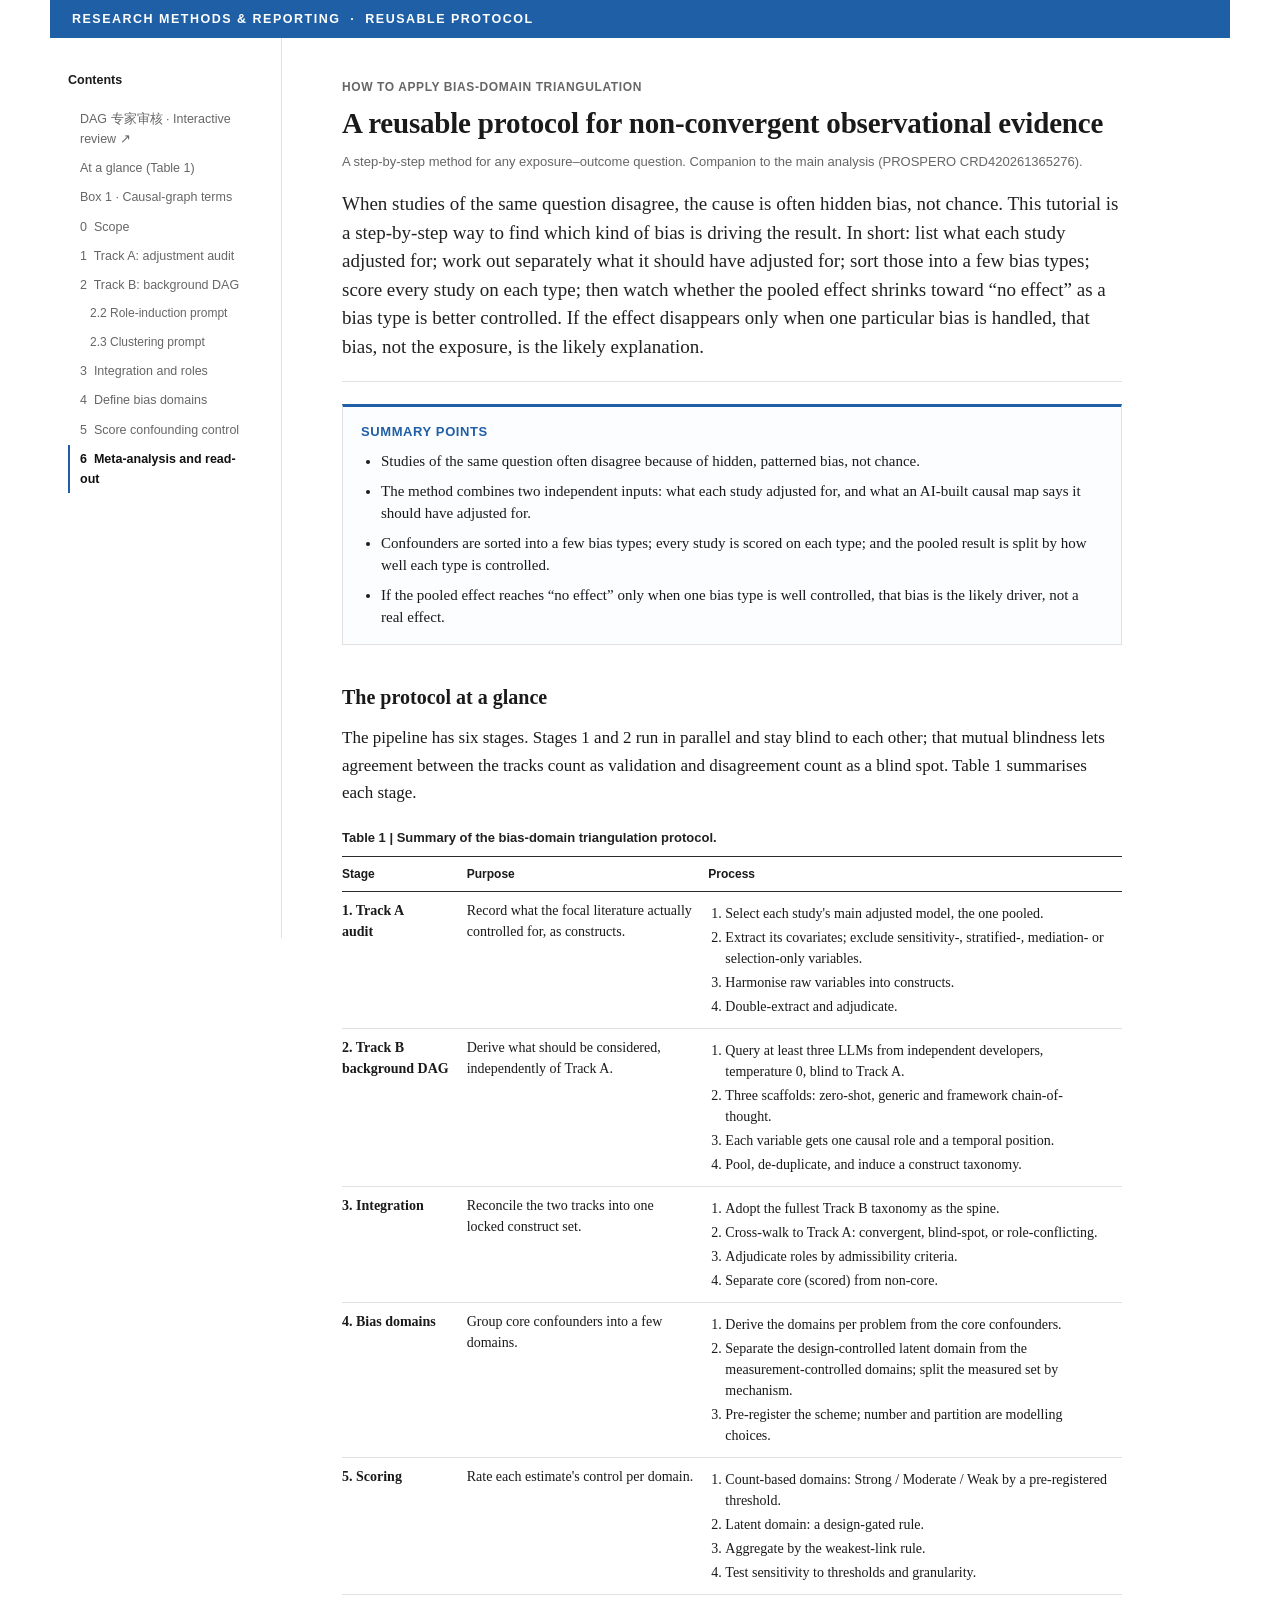
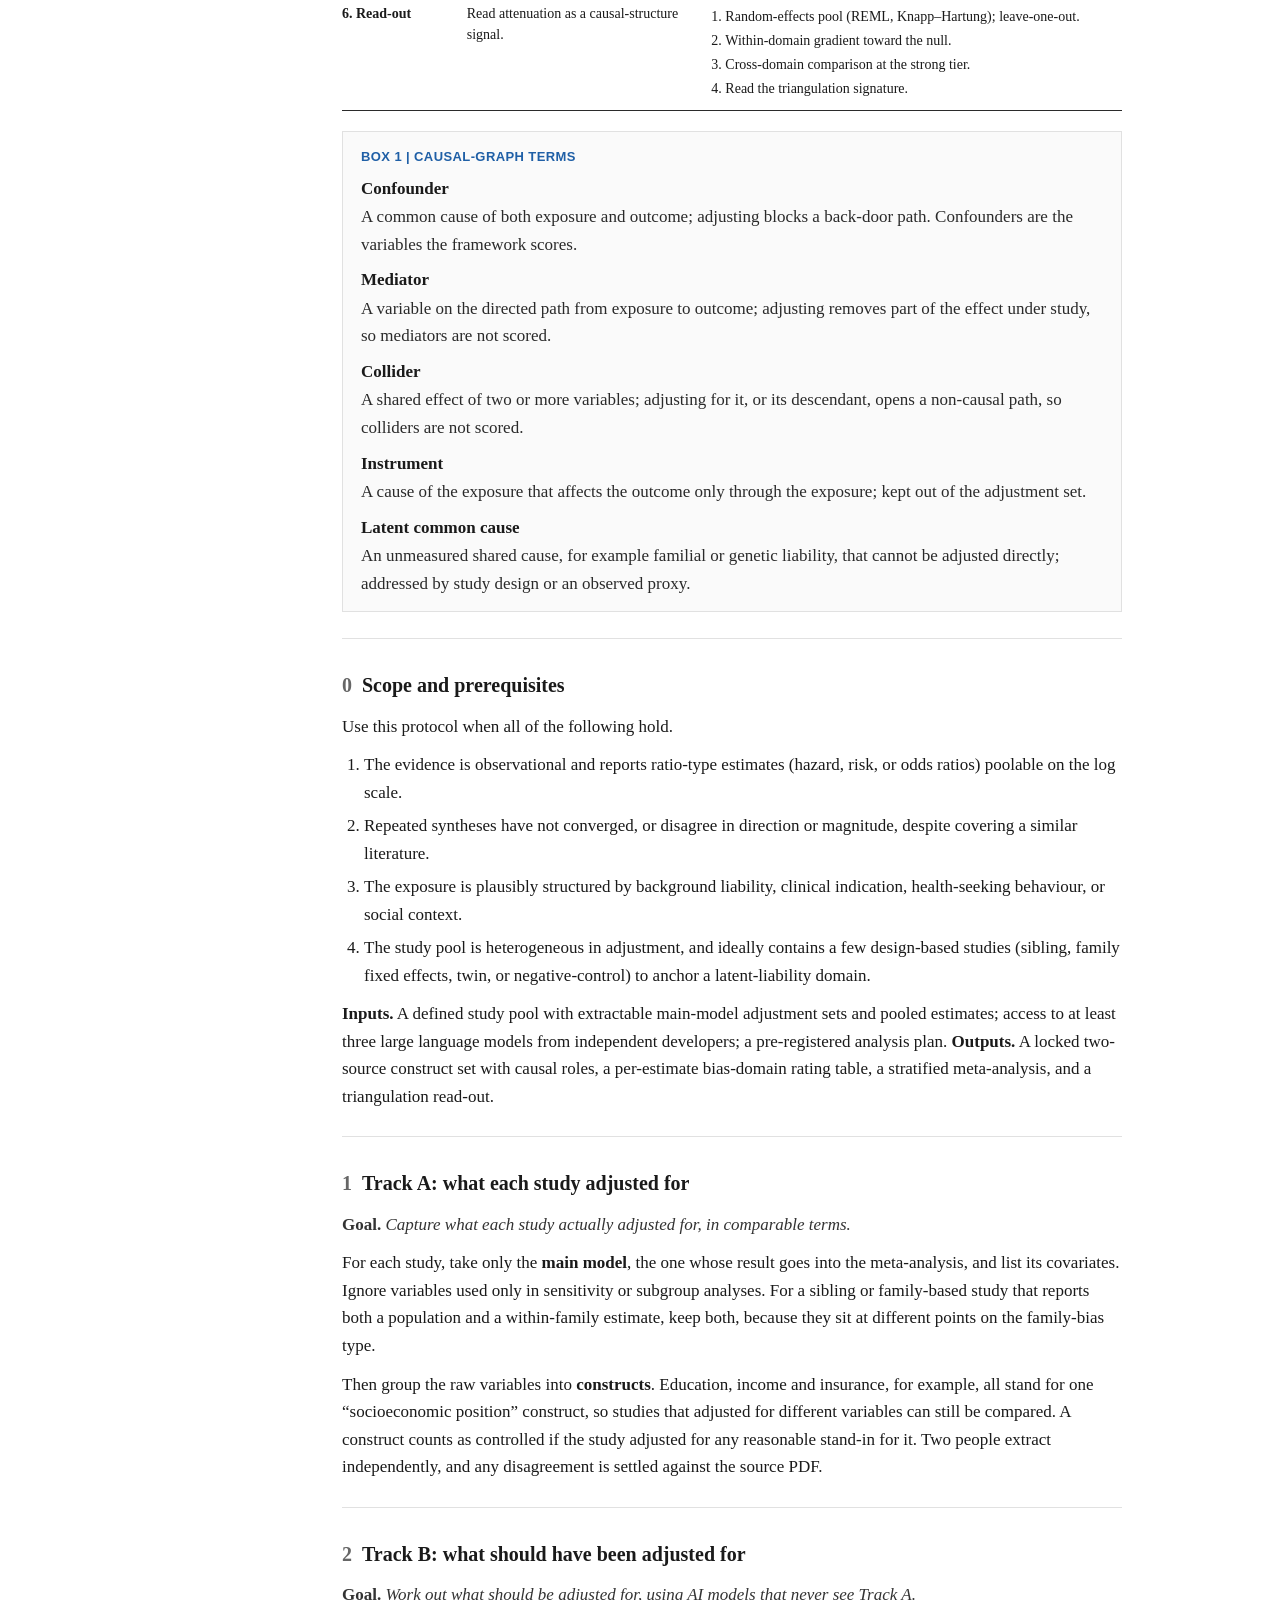
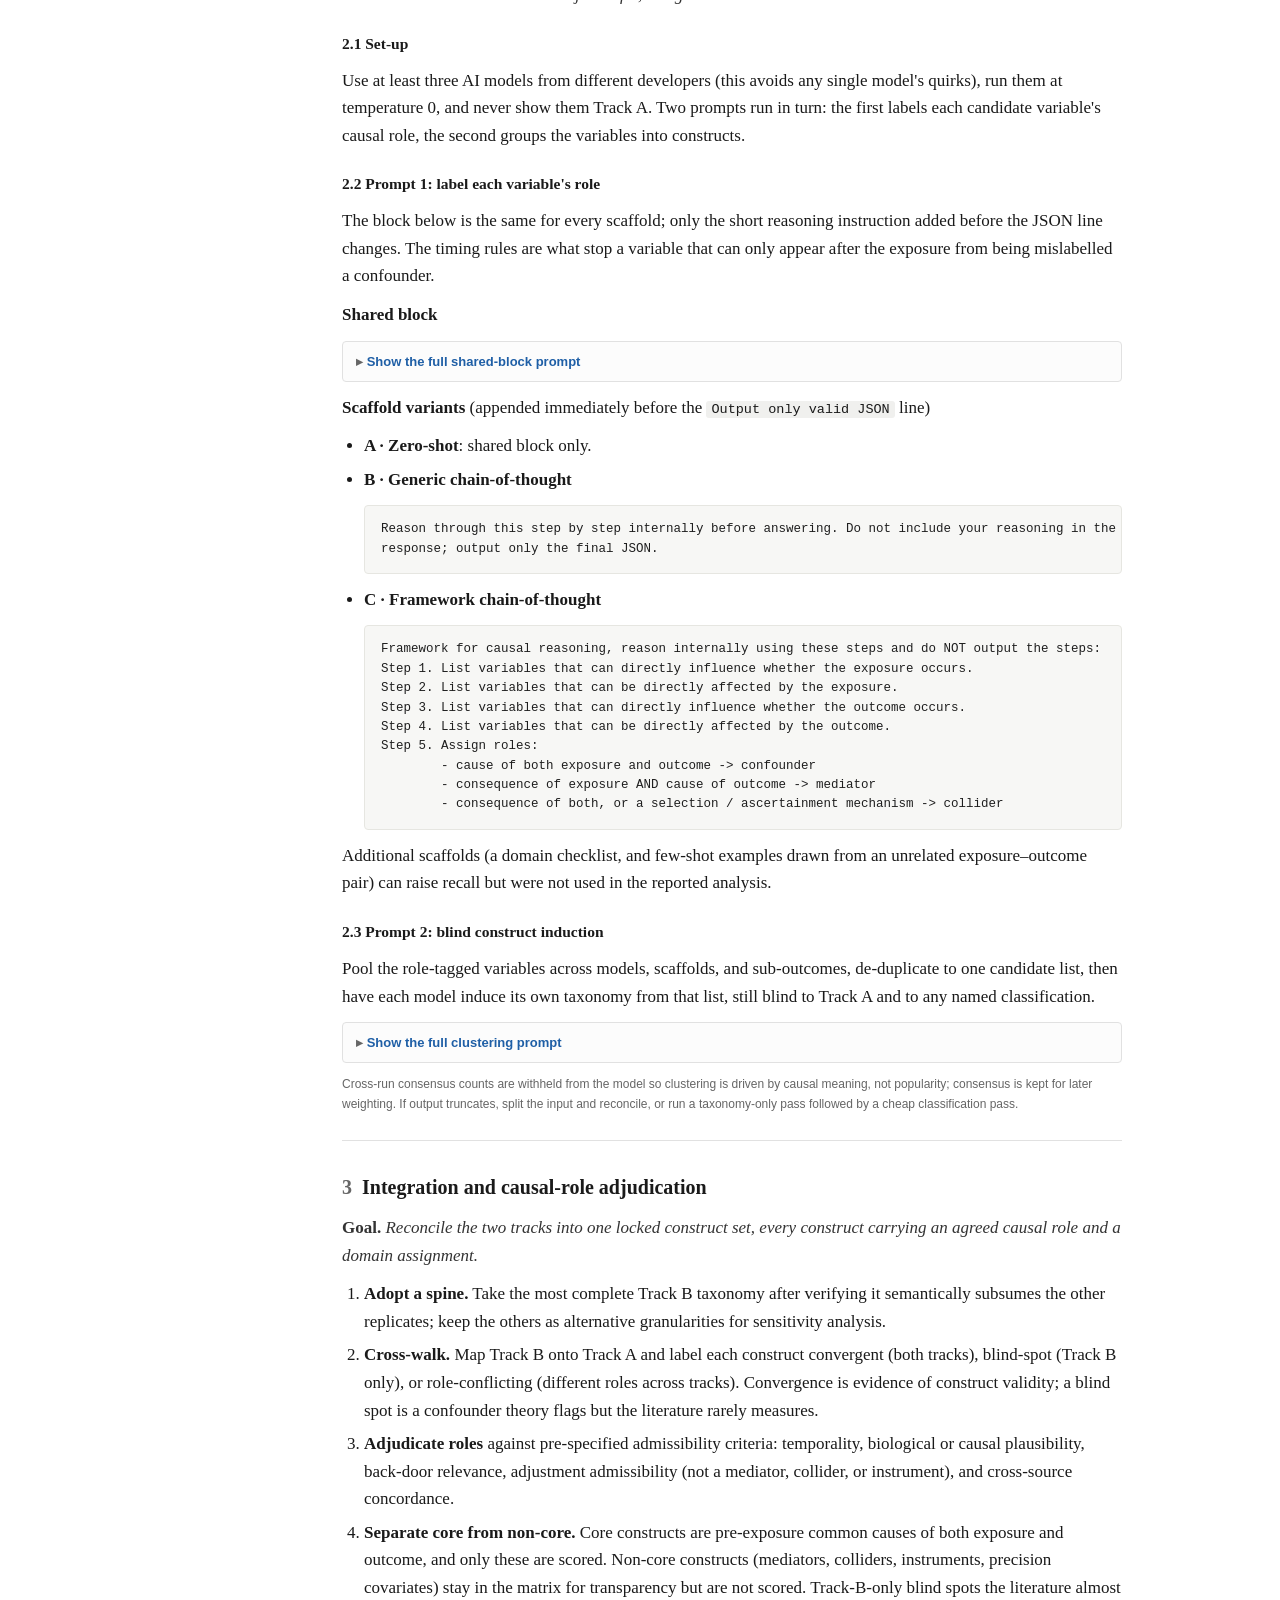
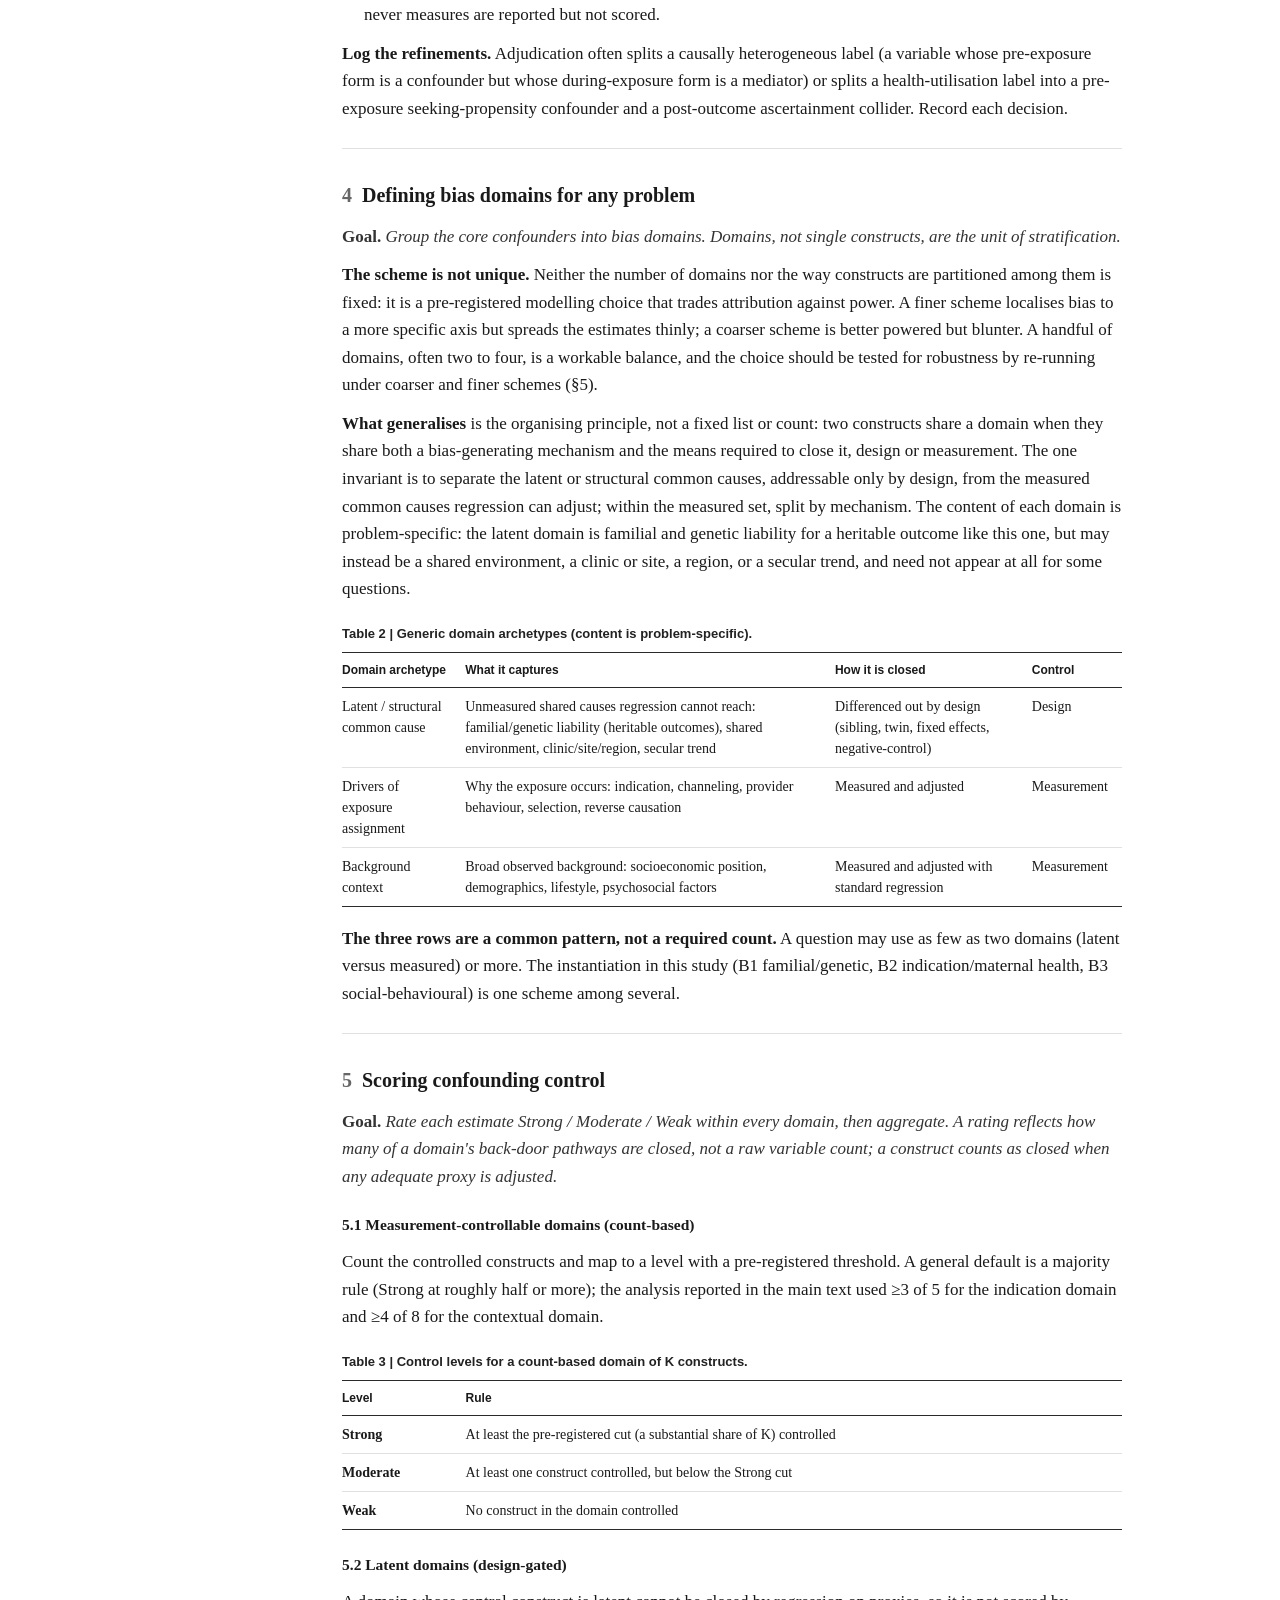
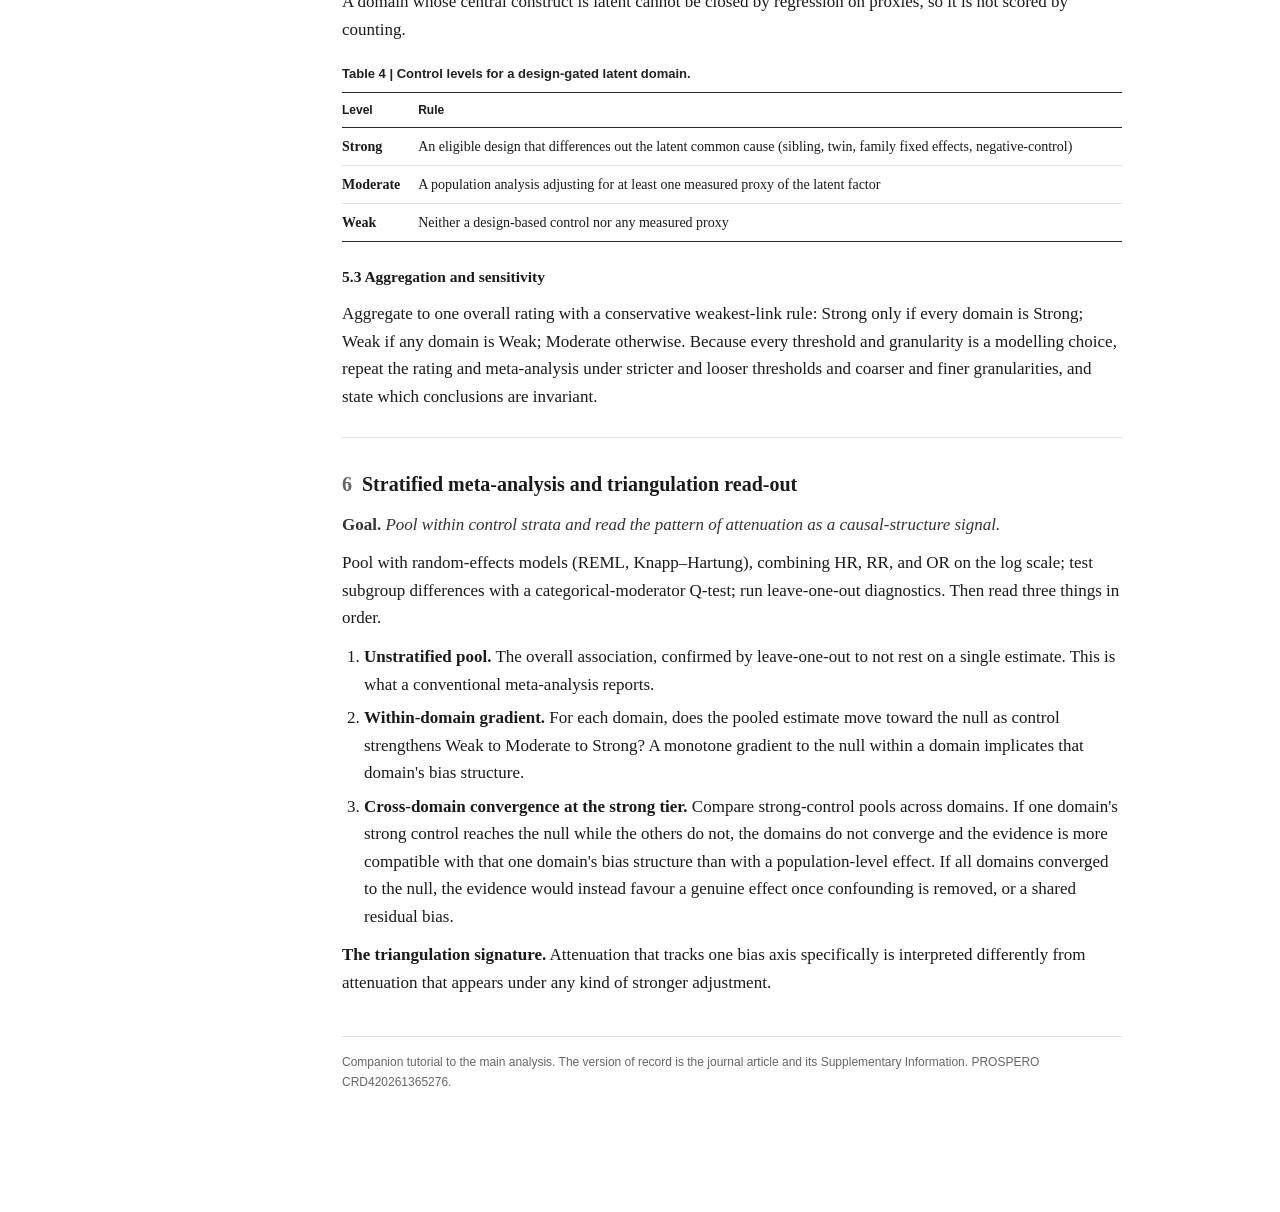
==== commit 75f76973: "Add interactive DAG expert review page" ====
--- a/docs/index.html
+++ b/docs/index.html
@@ -127,6 +127,7 @@
 <aside class="side">
   <div class="brand">Contents</div>
   <nav class="toc">
+    <a href="dag-review/">DAG 专家审核 · Interactive review ↗</a>
     <a href="#overview">At a glance (Table 1)</a>
     <a href="#terms">Box 1 &middot; Causal-graph terms</a>
     <a href="#s0">0 &nbsp;Scope</a>
@@ -429,4 +430,4 @@
 });
 </script>
 </body>
-</html>+</html>
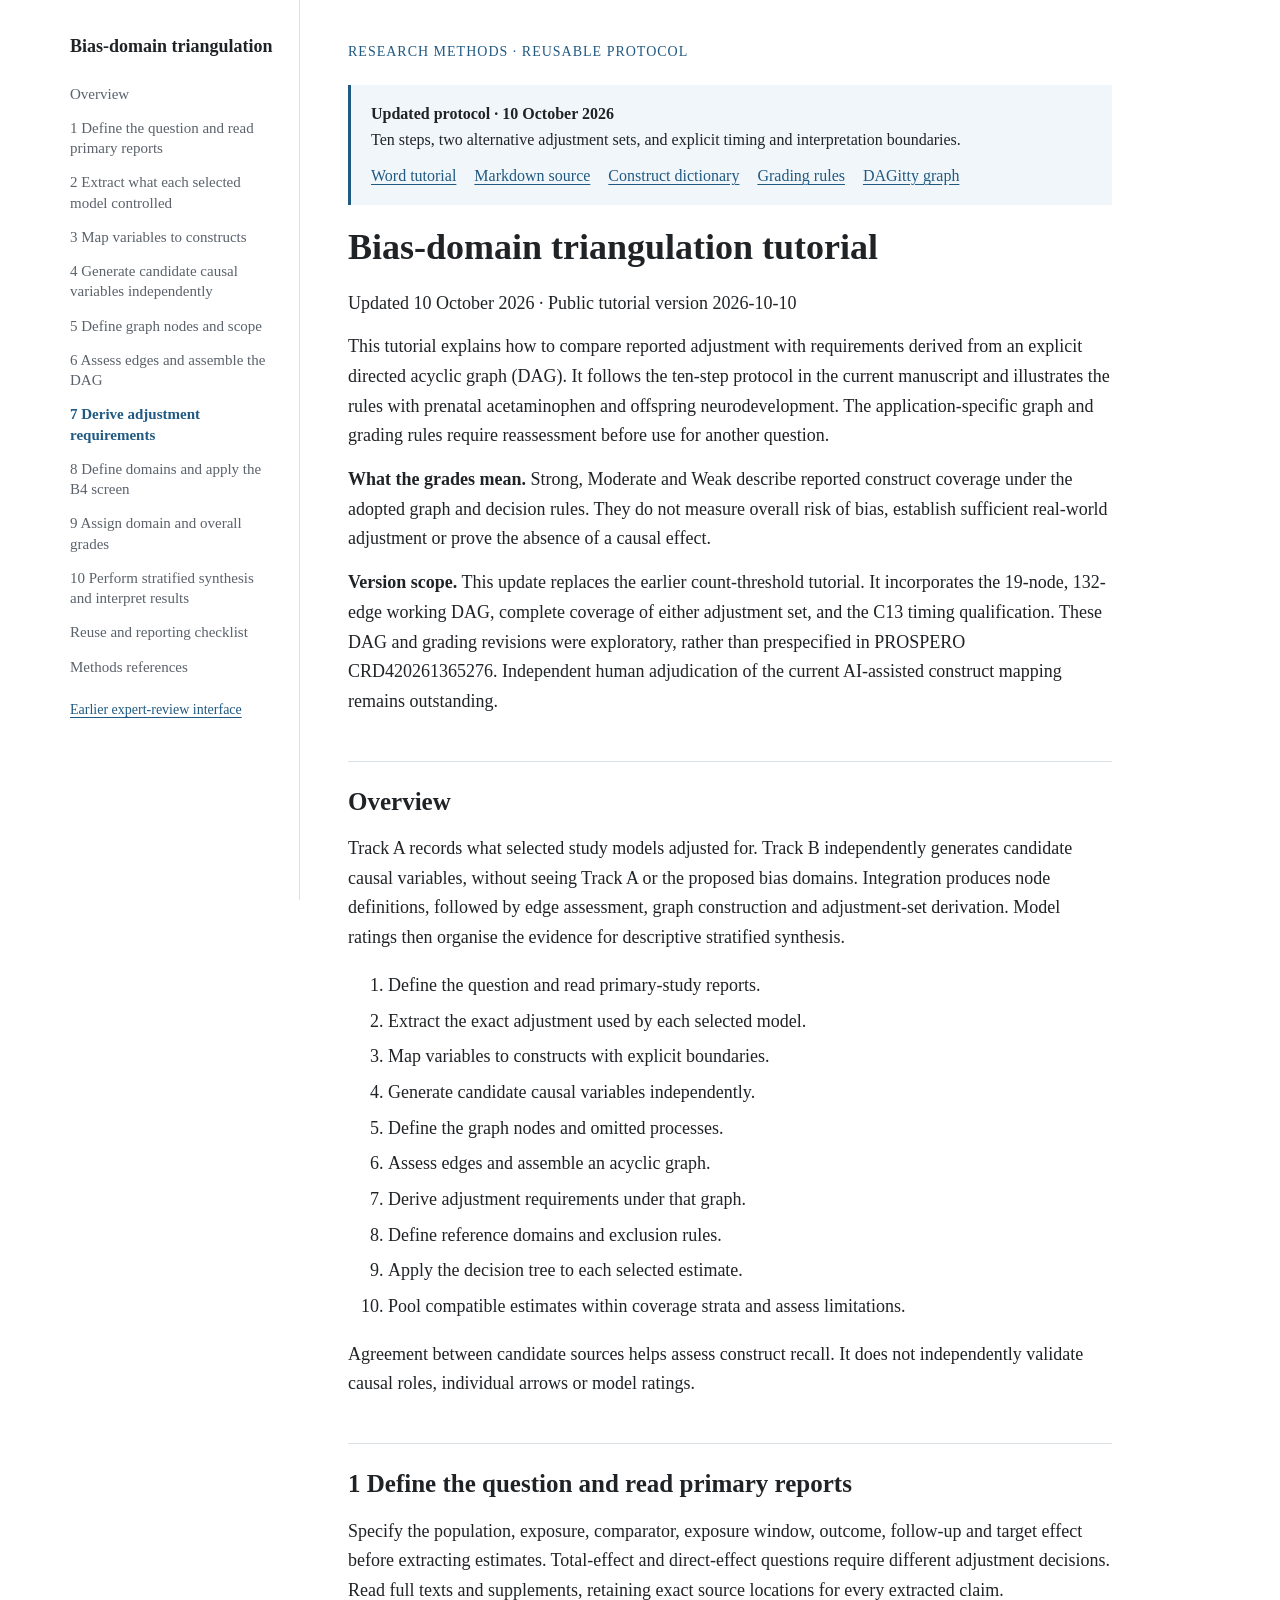
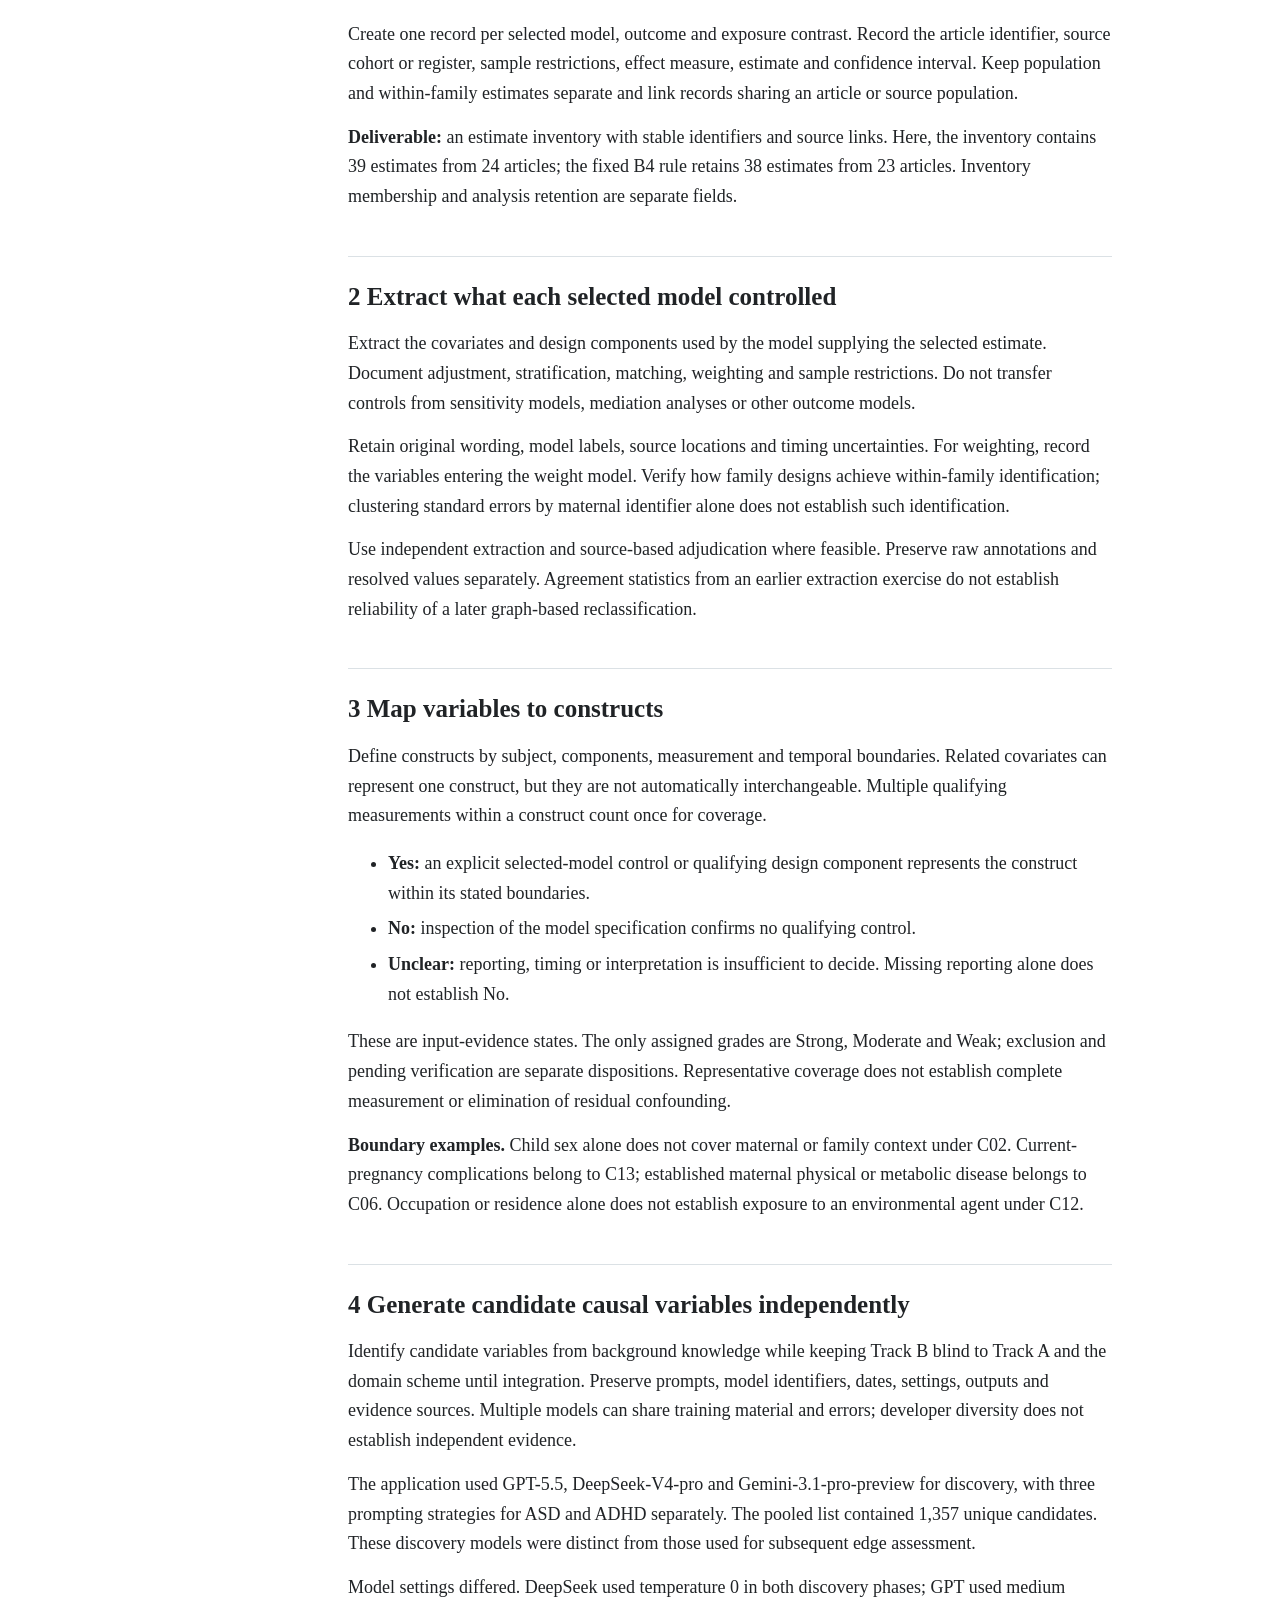
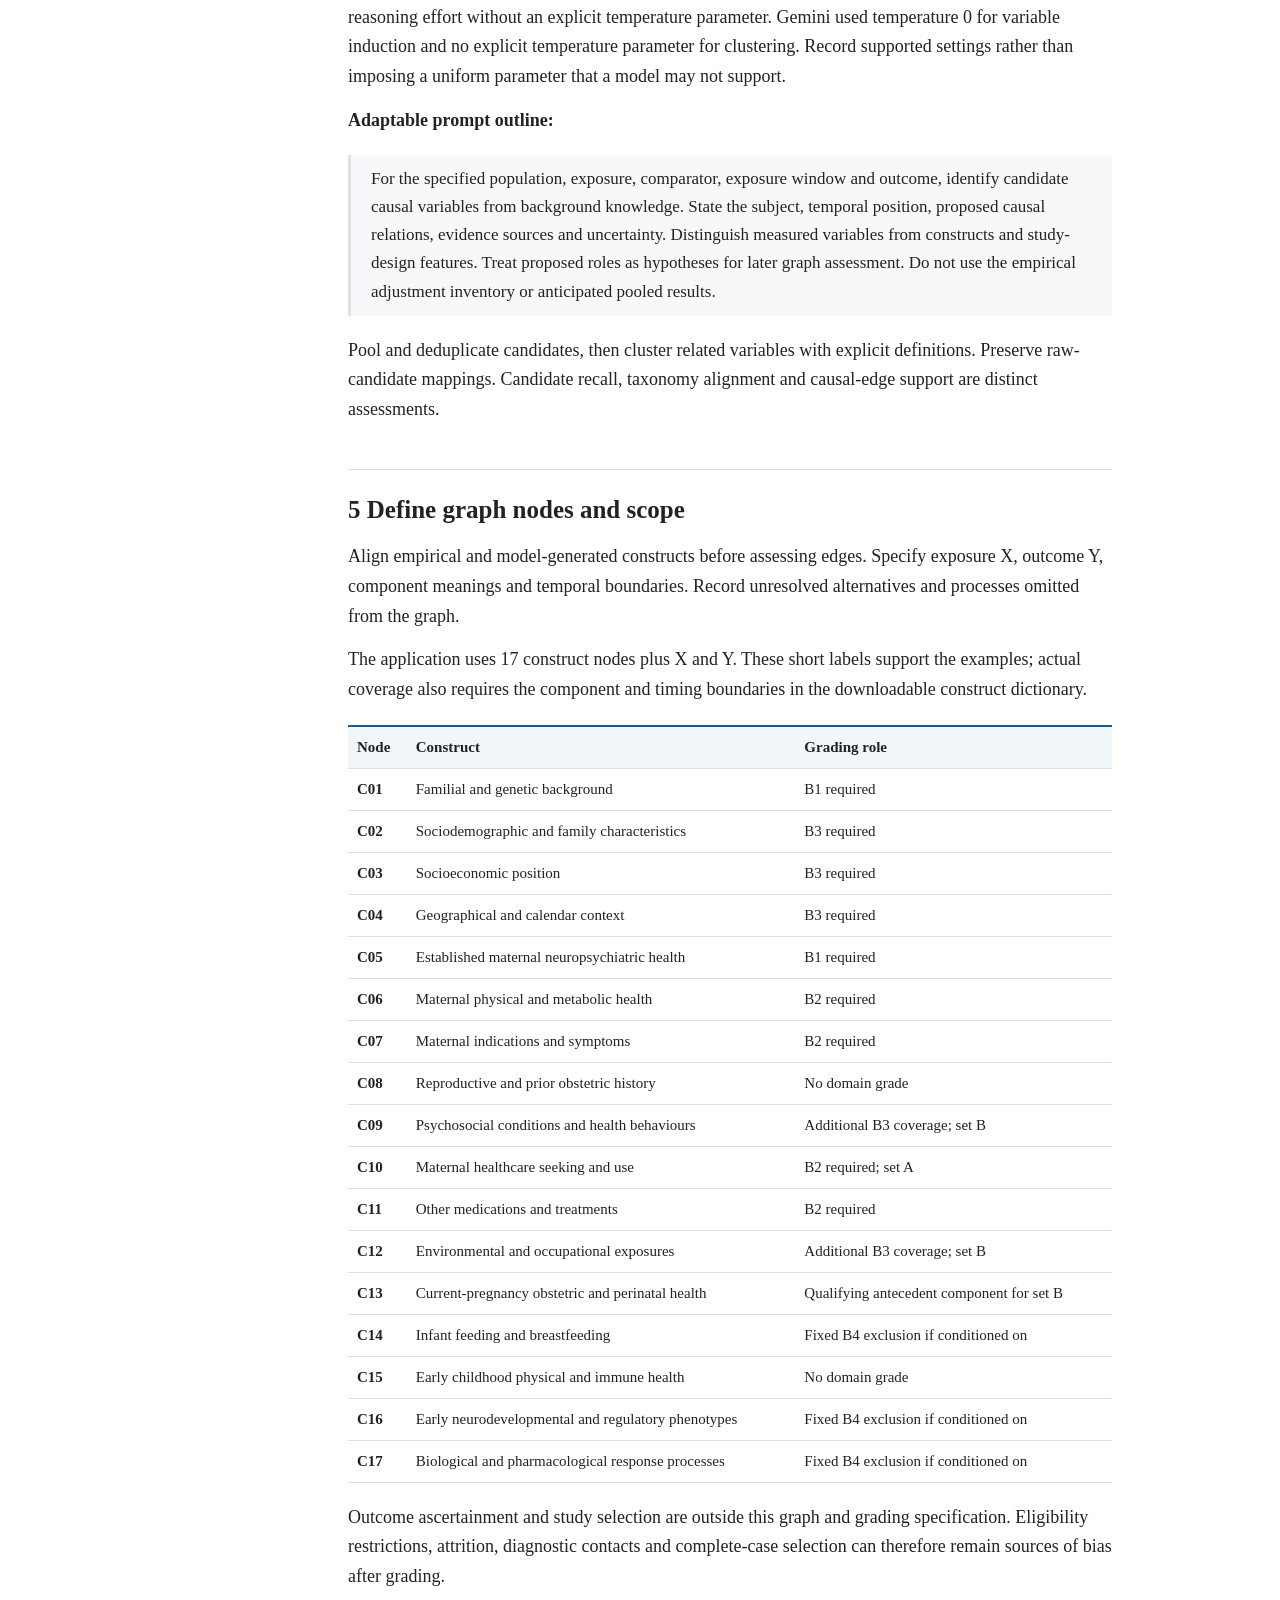
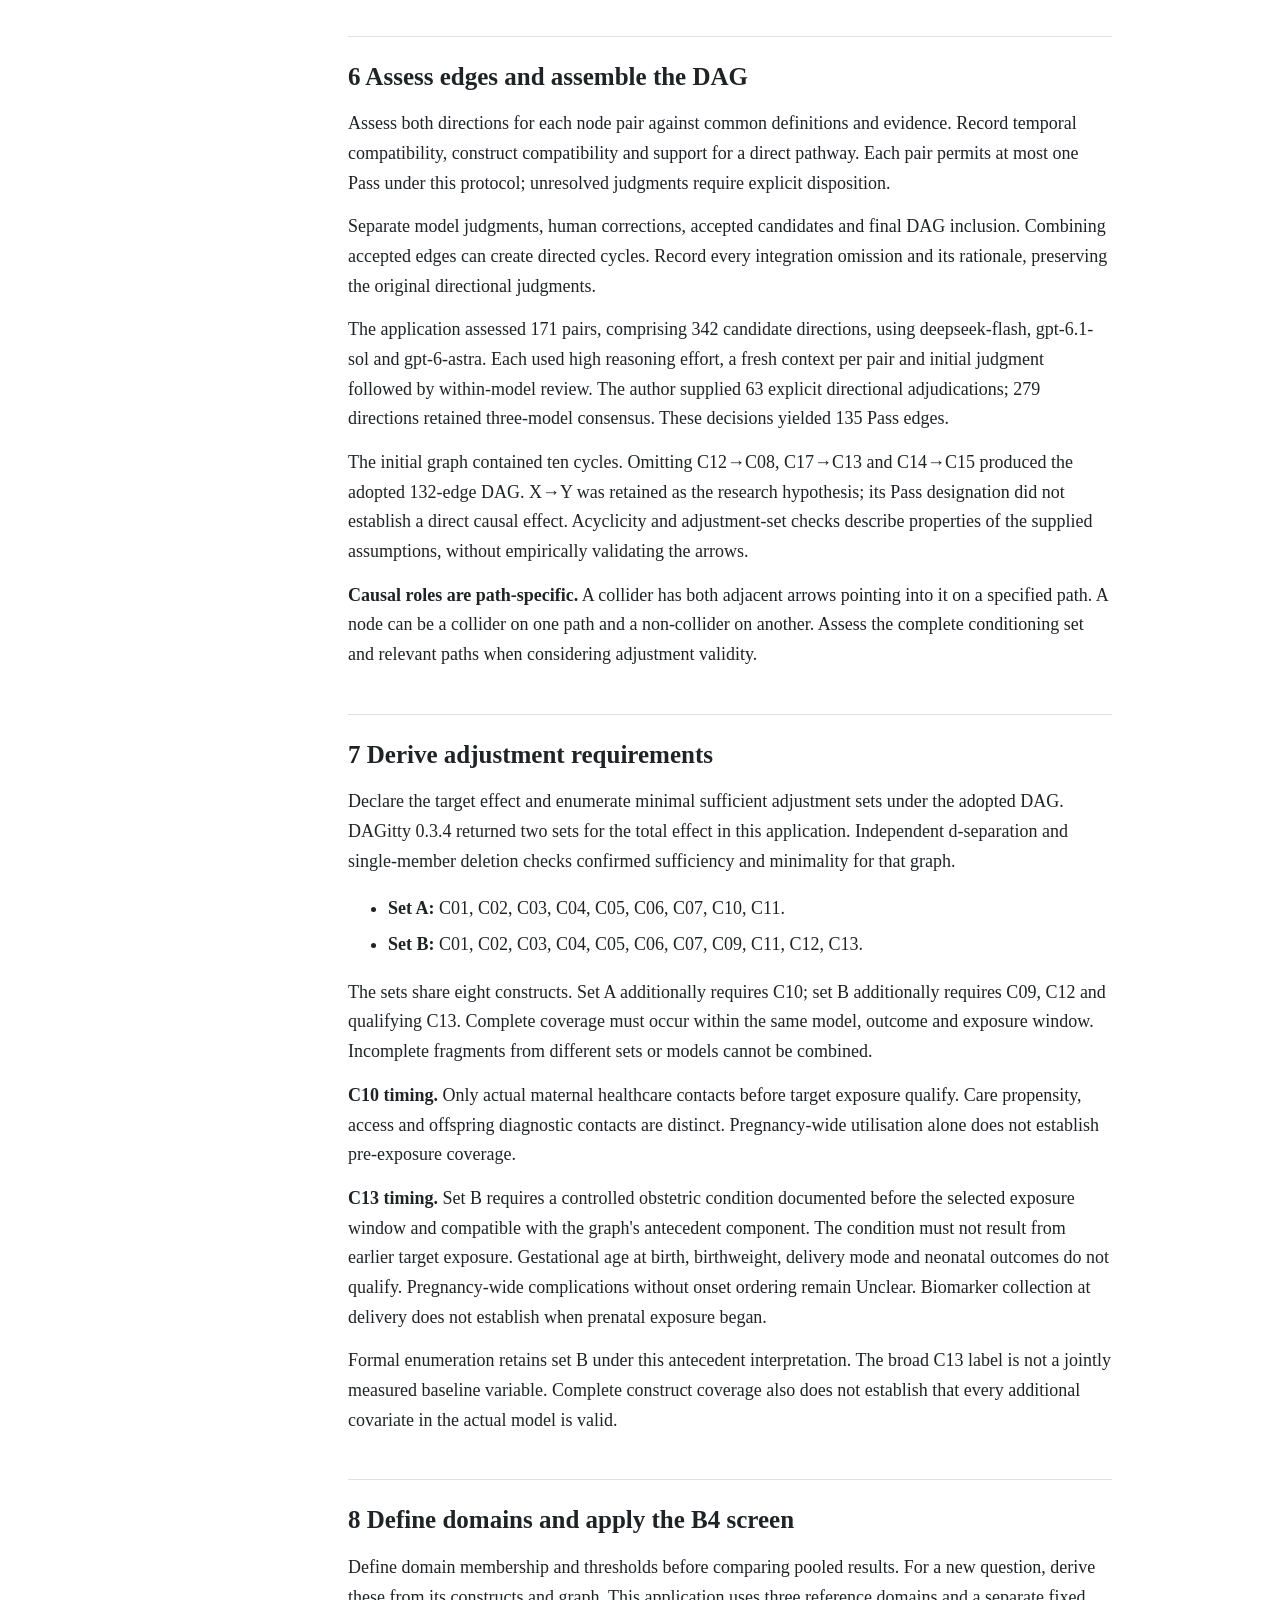
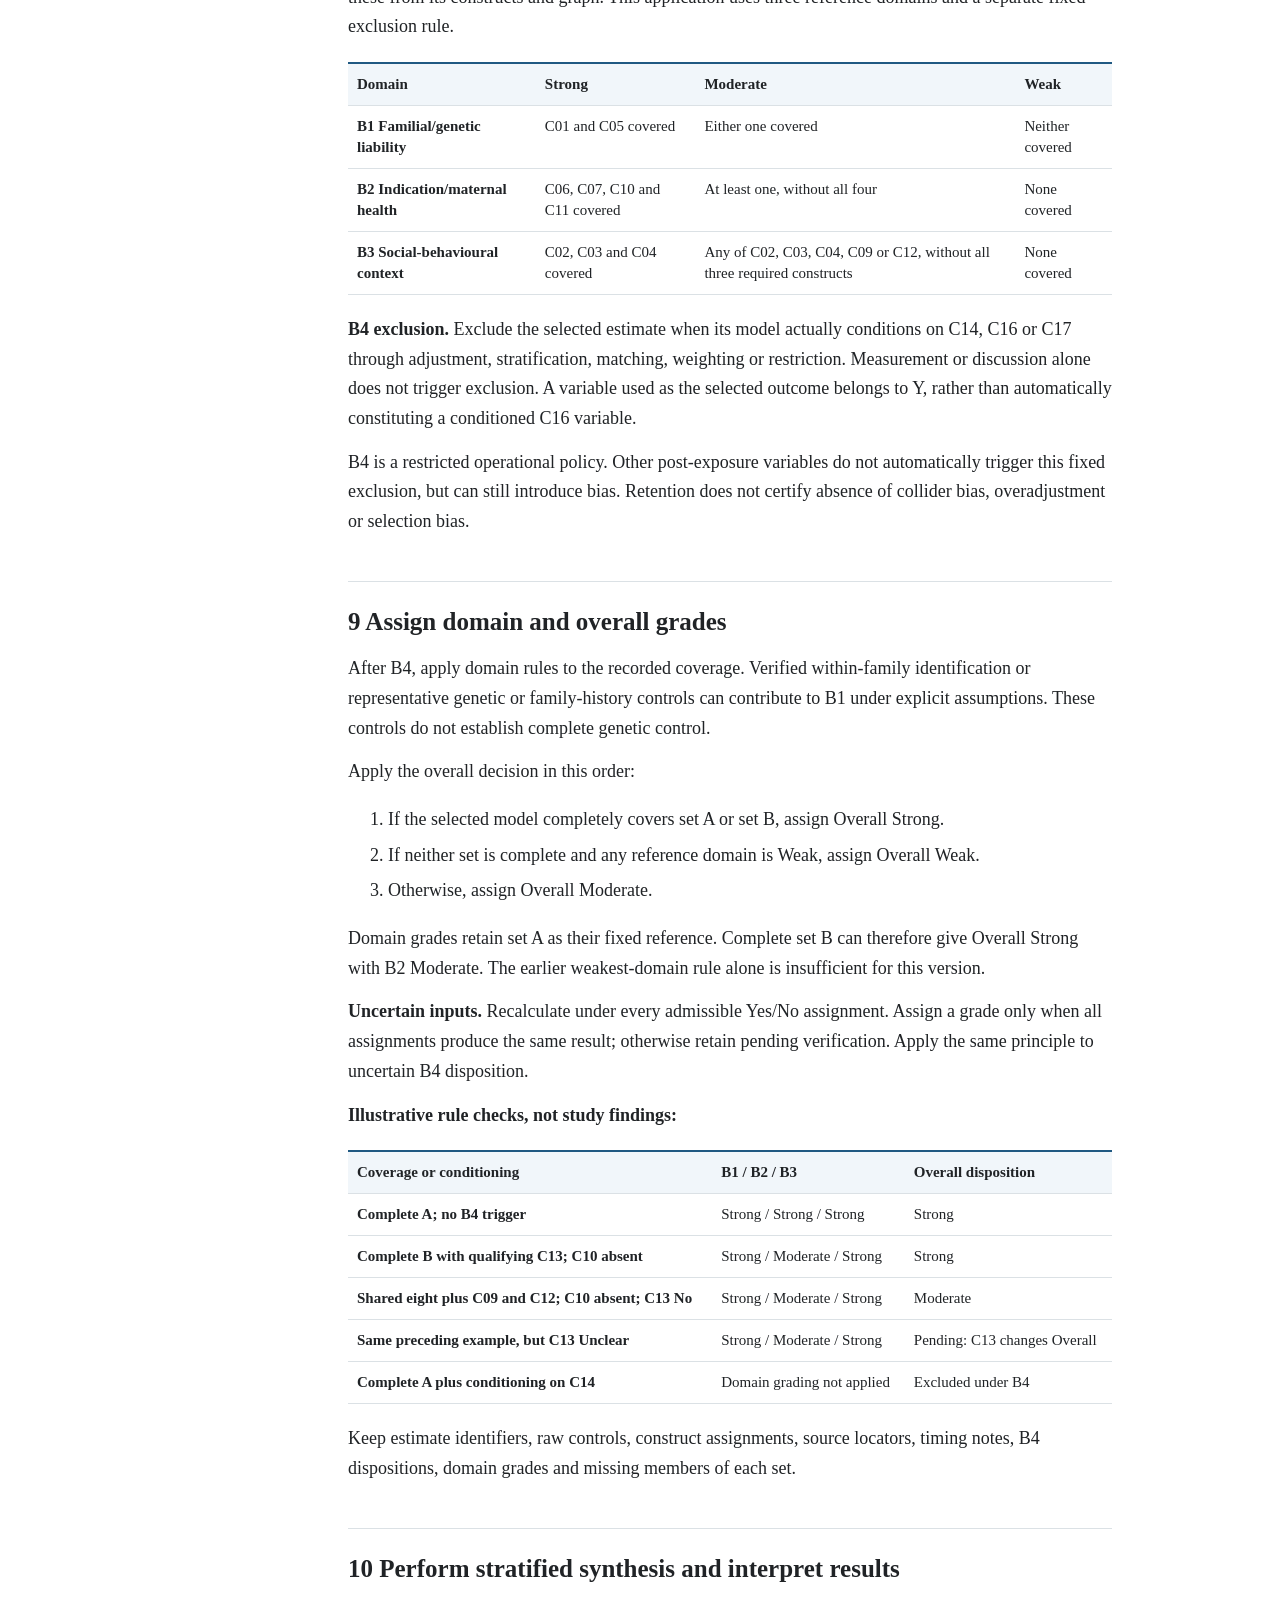
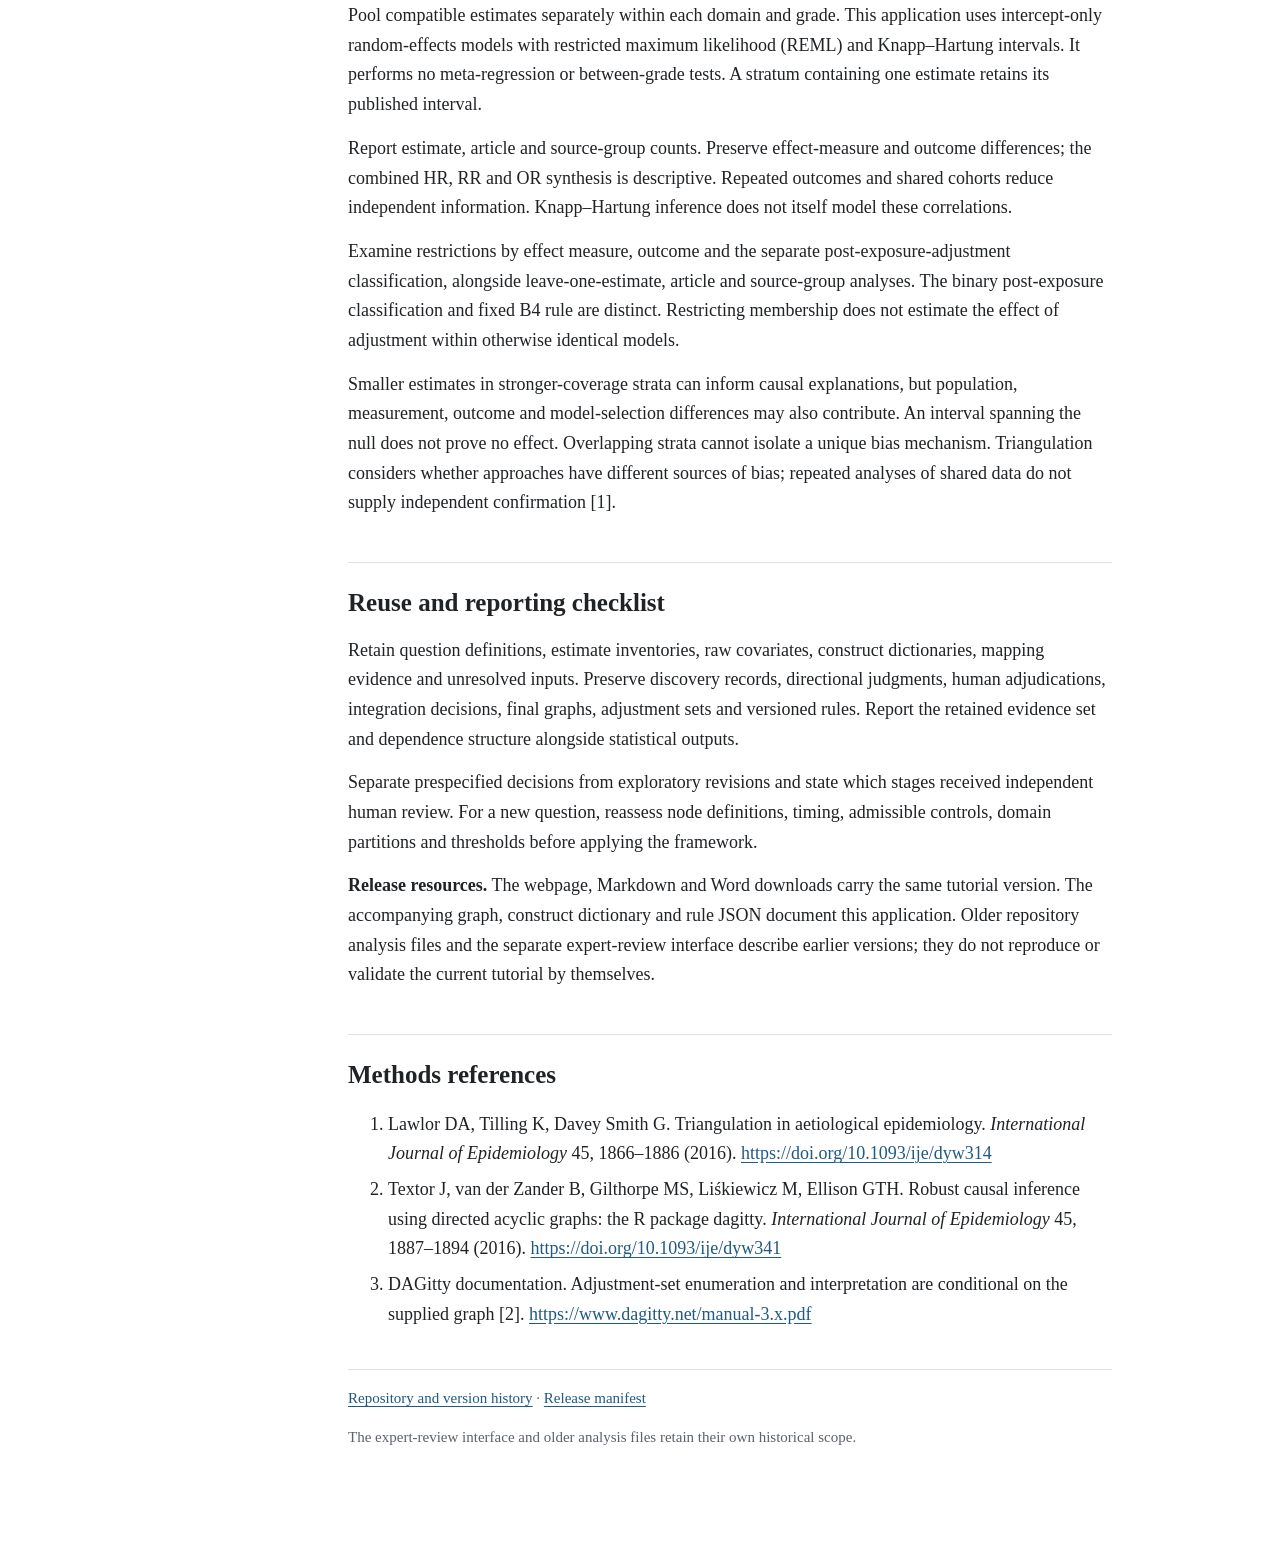
==== commit 51ae3b36: "Update public tutorial to current DAG132 protocol Synchronize the ten-step tutorial and Word downloa" ====
--- a/docs/index.html
+++ b/docs/index.html
@@ -1,433 +1,18 @@
-<!DOCTYPE html>
-<html lang="en">
-<head>
-<meta charset="utf-8">
-<meta name="viewport" content="width=device-width, initial-scale=1">
-<title>Bias-Domain Triangulation, Reusable Protocol</title>
-<style>
-:root{
-  --ink:#1a1a1a; --muted:#666; --line:#e1e1e1; --rule:#2b2b2b;
-  --accent:#1f5fa6; --accent-tint:#eef3f9;
-  --sans:-apple-system,BlinkMacSystemFont,"Segoe UI","Noto Sans","PingFang SC","Hiragino Sans GB",Helvetica,Arial,sans-serif;
-  --serif:Charter,"Bitstream Charter","Sitka Text",Cambria,Georgia,"Songti SC","Noto Serif CJK SC",serif;
-  --mono:"SF Mono",ui-monospace,"JetBrains Mono",Menlo,Consolas,monospace;
-  --maxw:780px;
-}
-*{box-sizing:border-box}
-html{scroll-behavior:smooth}
-body{margin:0;background:#fff;color:var(--ink);font-family:var(--serif);font-size:17px;line-height:1.62;
-  -webkit-font-smoothing:antialiased;text-rendering:optimizeLegibility}
-a{color:var(--accent);text-decoration:none}
-a:hover{text-decoration:underline}
-.wrap{display:grid;grid-template-columns:232px minmax(0,1fr);max-width:1180px;margin:0 auto}
-
-/* banner */
-.banner{grid-column:1 / -1;background:var(--accent);color:#fff;font-family:var(--sans);
-  font-size:12.5px;font-weight:700;letter-spacing:1.5px;text-transform:uppercase;padding:9px 22px}
-
-/* sidebar */
-.side{position:sticky;top:0;align-self:start;height:100vh;overflow-y:auto;padding:32px 18px 60px;border-right:1px solid var(--line)}
-.side .brand{font-family:var(--sans);font-weight:700;font-size:12.5px;color:#1c1c1c;margin-bottom:14px}
-.toc a{display:block;font-family:var(--sans);color:var(--muted);font-size:12.5px;padding:4px 10px;border-left:2px solid transparent;margin:1px 0}
-.toc a:hover{color:#111;text-decoration:none}
-.toc a.active{color:#111;border-left-color:var(--accent);font-weight:600}
-.toc .sub{padding-left:20px;font-size:12px}
-
-/* main */
-main{padding:40px 60px 120px;max-width:calc(var(--maxw) + 120px)}
-.kicker{font-family:var(--sans);font-size:12px;font-weight:700;letter-spacing:.6px;text-transform:uppercase;color:var(--muted);margin-bottom:8px}
-h1{font-size:29px;line-height:1.22;margin:0 0 16px;font-weight:700;letter-spacing:-.2px}
-.byline{font-family:var(--sans);font-size:13px;color:var(--muted);margin:-6px 0 18px}
-.standfirst{font-size:19px;line-height:1.5;color:#222;margin:0 0 20px;padding-bottom:20px;border-bottom:1px solid var(--line)}
-
-/* summary points box (BMJ style) */
-.summary{border:1px solid var(--line);border-top:3px solid var(--accent);background:#fcfdfe;padding:14px 18px 8px;margin:22px 0}
-.summary h2{font-family:var(--sans);font-size:13px;font-weight:700;letter-spacing:.6px;text-transform:uppercase;color:var(--accent);margin:0 0 8px}
-.summary ul{margin:0;padding-left:20px}
-.summary li{margin:7px 0;font-size:15px;line-height:1.5}
-
-/* figure */
-figure{margin:22px 0;border:1px solid var(--line);padding:16px 16px 10px;background:#fff}
-figure svg{display:block;width:100%;height:auto;max-width:640px;margin:0 auto}
-figcaption{font-size:13px;line-height:1.5;color:#333;margin-top:12px;border-top:1px solid var(--line);padding-top:8px}
-figcaption b{font-weight:700}
-
-/* box (definitions) */
-.defbox{border:1px solid var(--line);background:#fafafa;padding:14px 18px;margin:20px 0}
-.defbox .bh{font-family:var(--sans);font-size:13px;font-weight:700;letter-spacing:.4px;color:var(--accent);margin-bottom:8px;text-transform:uppercase}
-.defbox dl{margin:0}
-.defbox dt{font-weight:700;margin-top:8px}
-.defbox dd{margin:1px 0 0;color:#2a2a2a}
-
-/* sections */
-section{max-width:var(--maxw);padding-top:24px;margin-top:26px;border-top:1px solid var(--line)}
-h2.sec{font-size:20px;margin:6px 0 10px;font-weight:700}
-h2.sec .num{color:var(--muted);font-weight:600;margin-right:10px;font-variant-numeric:tabular-nums}
-h3{font-size:15.5px;margin:22px 0 4px;font-weight:700}
-p{margin:11px 0}
-ul,ol{padding-left:22px;margin:11px 0}
-li{margin:6px 0}
-code.inline{background:#f0f0ee;border-radius:3px;padding:1px 5px;font-size:13.5px;font-family:var(--mono)}
-.goal{margin:11px 0;font-style:italic;color:#333}
-.note{margin:11px 0;color:var(--ink)}
-.goal b,.note b{font-weight:700;font-style:normal}
-
-/* code */
-.code{position:relative;background:#f7f7f5;border:1px solid #e6e6e1;border-radius:4px;
-  padding:14px 16px;margin:12px 0;overflow:auto;font-size:12.5px;line-height:1.55;font-family:var(--mono);color:#1f1f1f}
-.code code{white-space:pre;display:block}
-.copy{position:absolute;top:7px;right:8px;background:#fff;border:1px solid var(--line);color:var(--muted);
-  border-radius:3px;font-size:11px;padding:2px 8px;cursor:pointer;opacity:0;transition:.15s;font-family:var(--sans)}
-.code:hover .copy{opacity:1}
-.copy.done{color:#111;border-color:#8a8a8a}
-.cap{font-family:var(--sans);font-size:12px;color:var(--muted);margin:2px 0 16px}
-.fold{margin:12px 0;border:1px solid var(--line);border-radius:4px;background:#fcfcfc}
-.fold>summary{cursor:pointer;font-family:var(--sans);font-size:13px;font-weight:600;color:var(--accent);padding:9px 13px;list-style:none}
-.fold>summary::-webkit-details-marker{display:none}
-.fold>summary::before{content:"\25B8  ";color:var(--muted)}
-.fold[open]>summary::before{content:"\25BE  "}
-.fold[open]>summary{border-bottom:1px solid var(--line)}
-.fold .code{margin:12px 13px;border:none;background:#f7f7f5}
-
-/* tables (booktabs) */
-.tcap{font-family:var(--sans);font-size:13px;color:#222;margin:20px 0 0}
-.tcap b{font-weight:700}
-table{border-collapse:collapse;width:100%;margin:8px 0 18px;font-size:14px;line-height:1.5}
-th,td{padding:8px 14px 8px 0;text-align:left;vertical-align:top}
-thead th{border-top:1.5px solid var(--rule);border-bottom:1px solid var(--rule);
-  font-family:var(--sans);font-size:12px;font-weight:700}
-tbody td{border-bottom:1px solid var(--line)}
-tbody tr:last-child td{border-bottom:1.5px solid var(--rule)}
-table.proto td:first-child{font-weight:700;white-space:nowrap;padding-right:18px}
-table.proto ol{margin:0;padding-left:17px}
-table.proto ol li{margin:3px 0}
-td .lv{font-weight:700}
-
-
-footer{max-width:var(--maxw);margin-top:40px;padding-top:16px;border-top:1px solid var(--line);
-  font-family:var(--sans);font-size:12px;color:var(--muted)}
-
-@media (max-width:900px){
-  .wrap{grid-template-columns:1fr}
-  .side{position:static;height:auto;border-right:none;border-bottom:1px solid var(--line)}
-  .side .toc{columns:2;column-gap:16px}
-  main{padding:28px 22px 80px}
-}
-@media print{
-  .side{display:none}.wrap{display:block}.copy{display:none}
-  body{font-size:10.5pt}.code{background:#f4f4f2}.banner{-webkit-print-color-adjust:exact;print-color-adjust:exact}
-  section,figure,.summary,.defbox,table{break-inside:avoid}
-}
-</style>
-</head>
-<body>
-
-<div class="wrap">
-<div class="banner">Research methods &amp; reporting &nbsp;&middot;&nbsp; Reusable protocol</div>
-<aside class="side">
-  <div class="brand">Contents</div>
-  <nav class="toc">
-    <a href="dag-review/">DAG 专家审核 · Interactive review ↗</a>
-    <a href="#overview">At a glance (Table 1)</a>
-    <a href="#terms">Box 1 &middot; Causal-graph terms</a>
-    <a href="#s0">0 &nbsp;Scope</a>
-    <a href="#s1">1 &nbsp;Track A: adjustment audit</a>
-    <a href="#s2">2 &nbsp;Track B: background DAG</a>
-    <a href="#s2-2" class="sub">2.2 Role-induction prompt</a>
-    <a href="#s2-3" class="sub">2.3 Clustering prompt</a>
-    <a href="#s3">3 &nbsp;Integration and roles</a>
-    <a href="#s4">4 &nbsp;Define bias domains</a>
-    <a href="#s5">5 &nbsp;Score confounding control</a>
-    <a href="#s6">6 &nbsp;Meta-analysis and read-out</a>
-  </nav>
-</aside>
-
-<main>
-  <div class="kicker">How to apply bias-domain triangulation</div>
-  <h1>A reusable protocol for non-convergent observational evidence</h1>
-  <p class="byline">A step-by-step method for any exposure&ndash;outcome question. Companion to the main analysis (PROSPERO CRD420261365276).</p>
-  <p class="standfirst">When studies of the same question disagree, the cause is often hidden bias, not chance. This tutorial is a step-by-step way to find which kind of bias is driving the result. In short: list what each study adjusted for; work out separately what it should have adjusted for; sort those into a few bias types; score every study on each type; then watch whether the pooled effect shrinks toward &ldquo;no effect&rdquo; as a bias type is better controlled. If the effect disappears only when one particular bias is handled, that bias, not the exposure, is the likely explanation.</p>
-
-  <div class="summary">
-    <h2>Summary points</h2>
-    <ul>
-      <li>Studies of the same question often disagree because of hidden, patterned bias, not chance.</li>
-      <li>The method combines two independent inputs: what each study adjusted for, and what an AI-built causal map says it should have adjusted for.</li>
-      <li>Confounders are sorted into a few bias types; every study is scored on each type; and the pooled result is split by how well each type is controlled.</li>
-      <li>If the pooled effect reaches &ldquo;no effect&rdquo; only when one bias type is well controlled, that bias is the likely driver, not a real effect.</li>
-    </ul>
-  </div>
-
-  <section id="overview" style="border-top:none;margin-top:8px;padding-top:8px">
-    <h2 class="sec">The protocol at a glance</h2>
-    <p>The pipeline has six stages. Stages 1 and 2 run in parallel and stay blind to each other; that mutual blindness lets agreement between the tracks count as validation and disagreement count as a blind spot. Table 1 summarises each stage.</p>
-    <p class="tcap"><b>Table 1 | Summary of the bias-domain triangulation protocol.</b></p>
-    <table class="proto">
-      <thead><tr><th>Stage</th><th>Purpose</th><th>Process</th></tr></thead>
-      <tbody>
-        <tr><td>1. Track A<br>audit</td><td>Record what the focal literature actually controlled for, as constructs.</td>
-          <td><ol><li>Select each study's main adjusted model, the one pooled.</li><li>Extract its covariates; exclude sensitivity-, stratified-, mediation- or selection-only variables.</li><li>Harmonise raw variables into constructs.</li><li>Double-extract and adjudicate.</li></ol></td></tr>
-        <tr><td>2. Track B<br>background DAG</td><td>Derive what should be considered, independently of Track A.</td>
-          <td><ol><li>Query at least three LLMs from independent developers, temperature 0, blind to Track A.</li><li>Three scaffolds: zero-shot, generic and framework chain-of-thought.</li><li>Each variable gets one causal role and a temporal position.</li><li>Pool, de-duplicate, and induce a construct taxonomy.</li></ol></td></tr>
-        <tr><td>3. Integration</td><td>Reconcile the two tracks into one locked construct set.</td>
-          <td><ol><li>Adopt the fullest Track B taxonomy as the spine.</li><li>Cross-walk to Track A: convergent, blind-spot, or role-conflicting.</li><li>Adjudicate roles by admissibility criteria.</li><li>Separate core (scored) from non-core.</li></ol></td></tr>
-        <tr><td>4. Bias domains</td><td>Group core confounders into a few domains.</td>
-          <td><ol><li>Derive the domains per problem from the core confounders.</li><li>Separate the design-controlled latent domain from the measurement-controlled domains; split the measured set by mechanism.</li><li>Pre-register the scheme; number and partition are modelling choices.</li></ol></td></tr>
-        <tr><td>5. Scoring</td><td>Rate each estimate's control per domain.</td>
-          <td><ol><li>Count-based domains: Strong / Moderate / Weak by a pre-registered threshold.</li><li>Latent domain: a design-gated rule.</li><li>Aggregate by the weakest-link rule.</li><li>Test sensitivity to thresholds and granularity.</li></ol></td></tr>
-        <tr><td>6. Read-out</td><td>Read attenuation as a causal-structure signal.</td>
-          <td><ol><li>Random-effects pool (REML, Knapp&ndash;Hartung); leave-one-out.</li><li>Within-domain gradient toward the null.</li><li>Cross-domain comparison at the strong tier.</li><li>Read the triangulation signature.</li></ol></td></tr>
-      </tbody>
-    </table>
-  </section>
-
-  <section id="terms" style="border-top:none;margin-top:10px;padding-top:0">
-    <div class="defbox">
-      <div class="bh">Box 1 | Causal-graph terms</div>
-      <dl>
-        <dt>Confounder</dt><dd>A common cause of both exposure and outcome; adjusting blocks a back-door path. Confounders are the variables the framework scores.</dd>
-        <dt>Mediator</dt><dd>A variable on the directed path from exposure to outcome; adjusting removes part of the effect under study, so mediators are not scored.</dd>
-        <dt>Collider</dt><dd>A shared effect of two or more variables; adjusting for it, or its descendant, opens a non-causal path, so colliders are not scored.</dd>
-        <dt>Instrument</dt><dd>A cause of the exposure that affects the outcome only through the exposure; kept out of the adjustment set.</dd>
-        <dt>Latent common cause</dt><dd>An unmeasured shared cause, for example familial or genetic liability, that cannot be adjusted directly; addressed by study design or an observed proxy.</dd>
-      </dl>
-    </div>
-  </section>
-
-  <section id="s0">
-    <h2 class="sec"><span class="num">0</span>Scope and prerequisites</h2>
-    <p>Use this protocol when all of the following hold.</p>
-    <ol>
-      <li>The evidence is observational and reports ratio-type estimates (hazard, risk, or odds ratios) poolable on the log scale.</li>
-      <li>Repeated syntheses have not converged, or disagree in direction or magnitude, despite covering a similar literature.</li>
-      <li>The exposure is plausibly structured by background liability, clinical indication, health-seeking behaviour, or social context.</li>
-      <li>The study pool is heterogeneous in adjustment, and ideally contains a few design-based studies (sibling, family fixed effects, twin, or negative-control) to anchor a latent-liability domain.</li>
-    </ol>
-    <p class="note"><b>Inputs.</b> A defined study pool with extractable main-model adjustment sets and pooled estimates; access to at least three large language models from independent developers; a pre-registered analysis plan. <b>Outputs.</b> A locked two-source construct set with causal roles, a per-estimate bias-domain rating table, a stratified meta-analysis, and a triangulation read-out.</p>
-  </section>
-
-  <section id="s1">
-    <h2 class="sec"><span class="num">1</span>Track A: what each study adjusted for</h2>
-    <p class="goal"><b>Goal.</b> Capture what each study actually adjusted for, in comparable terms.</p>
-    <p>For each study, take only the <b>main model</b>, the one whose result goes into the meta-analysis, and list its covariates. Ignore variables used only in sensitivity or subgroup analyses. For a sibling or family-based study that reports both a population and a within-family estimate, keep both, because they sit at different points on the family-bias type.</p>
-    <p>Then group the raw variables into <b>constructs</b>. Education, income and insurance, for example, all stand for one &ldquo;socioeconomic position&rdquo; construct, so studies that adjusted for different variables can still be compared. A construct counts as controlled if the study adjusted for any reasonable stand-in for it. Two people extract independently, and any disagreement is settled against the source PDF.</p>
-  </section>
-
-  <section id="s2">
-    <h2 class="sec"><span class="num">2</span>Track B: what should have been adjusted for</h2>
-    <p class="goal"><b>Goal.</b> Work out what should be adjusted for, using AI models that never see Track A.</p>
-    <h3>2.1 Set-up</h3>
-    <p>Use at least three AI models from different developers (this avoids any single model's quirks), run them at temperature 0, and never show them Track A. Two prompts run in turn: the first labels each candidate variable's causal role, the second groups the variables into constructs.</p>
-
-    <h3 id="s2-2">2.2 Prompt 1: label each variable's role</h3>
-    <p>The block below is the same for every scaffold; only the short reasoning instruction added before the JSON line changes. The timing rules are what stop a variable that can only appear after the exposure from being mislabelled a confounder.</p>
-    <p><b>Shared block</b></p>
-    <details class="fold"><summary>Show the full shared-block prompt</summary><pre class="code"><button class="copy" aria-label="Copy">Copy</button><code>You are an expert in epidemiology and causal inference.
-
-Input:
-Exposure: {EXPOSURE, including its timing window, e.g. taking drug X during pregnancy}
-Outcome: {OUTCOME, including who and when, e.g. condition Y diagnosed in the child during childhood}
-Research question: the effect of {EXPOSURE} on the risk of {OUTCOME}.
-
-Your task:
-Generate an exhaustive candidate list of third-party variables that may be relevant to the causal
-relationship between the exposure and the outcome. Do not provide only the most obvious variables;
-think broadly and systematically across all relevant epidemiologic domains.
-
-For each variable, first locate it in time, then assign exactly one causal role.
-
-Temporal position (relative to the exposure = {EXPOSURE_WINDOW}, and the outcome = {OUTCOME_WINDOW}):
-- pre_exposure: can occur before the exposure begins.
-- post_exposure_pre_outcome: can only occur after the exposure but before the outcome.
-- post_outcome: follows the outcome.
-
-Causal roles:
-- confounder: a common cause of BOTH the exposure and the outcome. It is present before the
-  exposure and is not caused by the exposure (timing = pre_exposure).
-- mediator: a variable on the causal pathway from exposure to outcome. It is caused by the exposure
-  and in turn affects the outcome (timing = post_exposure_pre_outcome).
-- collider: a variable caused by both the exposure and the outcome, or a selection / ascertainment
-  mechanism influenced by both.
-
-Critical rule: a variable that can only arise after the exposure CANNOT be a confounder, even if
-prior studies adjusted for it. Use the temporal position to discipline the role assignment.
-
-Rules:
-- Do not include the exposure itself or the outcome itself.
-- Each variable must have exactly one role.
-- Prefer specific and measurable variables.
-
-Output only valid JSON in the following format (no prose, no markdown):
-{
-  &quot;variables&quot;: [
-    {
-      &quot;name&quot;: &quot;variable name&quot;,
-      &quot;timing&quot;: &quot;pre_exposure | post_exposure_pre_outcome | post_outcome&quot;,
-      &quot;role&quot;: &quot;confounder | mediator | collider&quot;,
-      &quot;domain&quot;: &quot;short self-chosen category, e.g. familial/genetic, indication, socioeconomic, lifestyle, perinatal, healthcare access, environmental&quot;
-    }
-  ]
-}</code></pre></details>
-    <p><b>Scaffold variants</b> (appended immediately before the <code class="inline">Output only valid JSON</code> line)</p>
-    <ul>
-      <li><b>A &middot; Zero-shot</b>: shared block only.</li>
-      <li><b>B &middot; Generic chain-of-thought</b><pre class="code"><button class="copy" aria-label="Copy">Copy</button><code>Reason through this step by step internally before answering. Do not include your reasoning in the
-response; output only the final JSON.</code></pre></li>
-      <li><b>C &middot; Framework chain-of-thought</b><pre class="code"><button class="copy" aria-label="Copy">Copy</button><code>Framework for causal reasoning, reason internally using these steps and do NOT output the steps:
-Step 1. List variables that can directly influence whether the exposure occurs.
-Step 2. List variables that can be directly affected by the exposure.
-Step 3. List variables that can directly influence whether the outcome occurs.
-Step 4. List variables that can be directly affected by the outcome.
-Step 5. Assign roles:
-        - cause of both exposure and outcome -&gt; confounder
-        - consequence of exposure AND cause of outcome -&gt; mediator
-        - consequence of both, or a selection / ascertainment mechanism -&gt; collider</code></pre></li>
-    </ul>
-    <p>Additional scaffolds (a domain checklist, and few-shot examples drawn from an unrelated exposure&ndash;outcome pair) can raise recall but were not used in the reported analysis.</p>
-
-    <h3 id="s2-3">2.3 Prompt 2: blind construct induction</h3>
-    <p>Pool the role-tagged variables across models, scaffolds, and sub-outcomes, de-duplicate to one candidate list, then have each model induce its own taxonomy from that list, still blind to Track A and to any named classification.</p>
-    <details class="fold"><summary>Show the full clustering prompt</summary><pre class="code"><button class="copy" aria-label="Copy">Copy</button><code>You are a causal epidemiologist building a taxonomy from scratch.
-
-Background causal question (context only, do not answer it):
-  Exposure = {EXPOSURE}
-  Outcome  = {OUTCOME}
-
-You are given a long list of candidate third-party variables that multiple experts independently
-proposed for this exposure-outcome question. Each variable carries a causal role (confounder /
-mediator / collider) and a temporal position relative to the exposure and the outcome.
-
-YOUR TASK
-Inductively group these variables into a parsimonious set of higher-level CONSTRUCTS, purely from
-the variables themselves. A CONSTRUCT is a single latent causal factor that several specific measured
-variables are proxies or instances of; broader than one measured variable, narrower than a whole
-thematic domain.
-
-INDEPENDENCE (STRICT)
-- Build the taxonomy ONLY from the variables given.
-- Do NOT use, name, or map onto any pre-existing classification scheme, framework, or domain labels.
-- Do not invent variables that are not in the list.
-
-GRANULARITY
-- Aim for mid-level constructs, each a distinct causal mechanism or common cause.
-- As a rough guide expect on the order of 15-35 constructs, but choose whatever number best fits;
-  merge near-synonyms aggressively, split only when two groups are genuinely causally distinct.
-- Cluster ALL variables regardless of role; mediators, colliders, and selection variables must form
-  their own constructs too.
-
-FOR EACH CONSTRUCT report: a short descriptive name; a one-sentence causal definition; dominant_role
-(confounder / mediator / collider / mixed); typical_timing (pre_exposure / post_exposure_pre_outcome
-/ post_outcome / mixed); and member_variables (every input variable assigned to exactly one construct).
-
-Output ONLY valid JSON (no prose, no markdown):
-{
-  &quot;constructs&quot;: [
-    { &quot;id&quot;: &quot;C1&quot;, &quot;name&quot;: &quot;...&quot;, &quot;definition&quot;: &quot;...&quot;, &quot;dominant_role&quot;: &quot;...&quot;,
-      &quot;typical_timing&quot;: &quot;...&quot;, &quot;member_variables&quot;: [&quot;...&quot;, &quot;...&quot;] }
-  ],
-  &quot;optional_super_groups&quot;: [ { &quot;name&quot;: &quot;...&quot;, &quot;construct_ids&quot;: [&quot;C1&quot;, &quot;C4&quot;] } ]
-}
-
-INPUT VARIABLES (name | role | timing):
-&lt;&lt;&lt; the pooled candidate variables are inserted here, one per line &gt;&gt;&gt;</code></pre></details>
-    <p class="cap">Cross-run consensus counts are withheld from the model so clustering is driven by causal meaning, not popularity; consensus is kept for later weighting. If output truncates, split the input and reconcile, or run a taxonomy-only pass followed by a cheap classification pass.</p>
-  </section>
-
-  <section id="s3">
-    <h2 class="sec"><span class="num">3</span>Integration and causal-role adjudication</h2>
-    <p class="goal"><b>Goal.</b> Reconcile the two tracks into one locked construct set, every construct carrying an agreed causal role and a domain assignment.</p>
-    <ol>
-      <li><b>Adopt a spine.</b> Take the most complete Track B taxonomy after verifying it semantically subsumes the other replicates; keep the others as alternative granularities for sensitivity analysis.</li>
-      <li><b>Cross-walk.</b> Map Track B onto Track A and label each construct convergent (both tracks), blind-spot (Track B only), or role-conflicting (different roles across tracks). Convergence is evidence of construct validity; a blind spot is a confounder theory flags but the literature rarely measures.</li>
-      <li><b>Adjudicate roles</b> against pre-specified admissibility criteria: temporality, biological or causal plausibility, back-door relevance, adjustment admissibility (not a mediator, collider, or instrument), and cross-source concordance.</li>
-      <li><b>Separate core from non-core.</b> Core constructs are pre-exposure common causes of both exposure and outcome, and only these are scored. Non-core constructs (mediators, colliders, instruments, precision covariates) stay in the matrix for transparency but are not scored. Track-B-only blind spots the literature almost never measures are reported but not scored.</li>
-    </ol>
-    <p class="note"><b>Log the refinements.</b> Adjudication often splits a causally heterogeneous label (a variable whose pre-exposure form is a confounder but whose during-exposure form is a mediator) or splits a health-utilisation label into a pre-exposure seeking-propensity confounder and a post-outcome ascertainment collider. Record each decision.</p>
-  </section>
-
-  <section id="s4">
-    <h2 class="sec"><span class="num">4</span>Defining bias domains for any problem</h2>
-    <p class="goal"><b>Goal.</b> Group the core confounders into bias domains. Domains, not single constructs, are the unit of stratification.</p>
-    <p><b>The scheme is not unique.</b> Neither the number of domains nor the way constructs are partitioned among them is fixed: it is a pre-registered modelling choice that trades attribution against power. A finer scheme localises bias to a more specific axis but spreads the estimates thinly; a coarser scheme is better powered but blunter. A handful of domains, often two to four, is a workable balance, and the choice should be tested for robustness by re-running under coarser and finer schemes (&sect;5).</p>
-    <p><b>What generalises</b> is the organising principle, not a fixed list or count: two constructs share a domain when they share both a bias-generating mechanism and the means required to close it, design or measurement. The one invariant is to separate the latent or structural common causes, addressable only by design, from the measured common causes regression can adjust; within the measured set, split by mechanism. The content of each domain is problem-specific: the latent domain is familial and genetic liability for a heritable outcome like this one, but may instead be a shared environment, a clinic or site, a region, or a secular trend, and need not appear at all for some questions.</p>
-    <p class="tcap"><b>Table 2 | Generic domain archetypes (content is problem-specific).</b></p>
-    <table>
-      <thead><tr><th>Domain archetype</th><th>What it captures</th><th>How it is closed</th><th>Control</th></tr></thead>
-      <tbody>
-        <tr><td>Latent / structural common cause</td><td>Unmeasured shared causes regression cannot reach: familial/genetic liability (heritable outcomes), shared environment, clinic/site/region, secular trend</td><td>Differenced out by design (sibling, twin, fixed effects, negative-control)</td><td>Design</td></tr>
-        <tr><td>Drivers of exposure assignment</td><td>Why the exposure occurs: indication, channeling, provider behaviour, selection, reverse causation</td><td>Measured and adjusted</td><td>Measurement</td></tr>
-        <tr><td>Background context</td><td>Broad observed background: socioeconomic position, demographics, lifestyle, psychosocial factors</td><td>Measured and adjusted with standard regression</td><td>Measurement</td></tr>
-      </tbody>
-    </table>
-    <p class="note"><b>The three rows are a common pattern, not a required count.</b> A question may use as few as two domains (latent versus measured) or more. The instantiation in this study (B1 familial/genetic, B2 indication/maternal health, B3 social-behavioural) is one scheme among several.</p>
-  </section>
-
-  <section id="s5">
-    <h2 class="sec"><span class="num">5</span>Scoring confounding control</h2>
-    <p class="goal"><b>Goal.</b> Rate each estimate Strong / Moderate / Weak within every domain, then aggregate. A rating reflects how many of a domain's back-door pathways are closed, not a raw variable count; a construct counts as closed when any adequate proxy is adjusted.</p>
-    <h3>5.1 Measurement-controllable domains (count-based)</h3>
-    <p>Count the controlled constructs and map to a level with a pre-registered threshold. A general default is a majority rule (Strong at roughly half or more); the analysis reported in the main text used &ge;3 of 5 for the indication domain and &ge;4 of 8 for the contextual domain.</p>
-    <p class="tcap"><b>Table 3 | Control levels for a count-based domain of K constructs.</b></p>
-    <table>
-      <thead><tr><th>Level</th><th>Rule</th></tr></thead>
-      <tbody>
-        <tr><td><span class="lv">Strong</span></td><td>At least the pre-registered cut (a substantial share of K) controlled</td></tr>
-        <tr><td><span class="lv">Moderate</span></td><td>At least one construct controlled, but below the Strong cut</td></tr>
-        <tr><td><span class="lv">Weak</span></td><td>No construct in the domain controlled</td></tr>
-      </tbody>
-    </table>
-    <h3>5.2 Latent domains (design-gated)</h3>
-    <p>A domain whose central construct is latent cannot be closed by regression on proxies, so it is not scored by counting.</p>
-    <p class="tcap"><b>Table 4 | Control levels for a design-gated latent domain.</b></p>
-    <table>
-      <thead><tr><th>Level</th><th>Rule</th></tr></thead>
-      <tbody>
-        <tr><td><span class="lv">Strong</span></td><td>An eligible design that differences out the latent common cause (sibling, twin, family fixed effects, negative-control)</td></tr>
-        <tr><td><span class="lv">Moderate</span></td><td>A population analysis adjusting for at least one measured proxy of the latent factor</td></tr>
-        <tr><td><span class="lv">Weak</span></td><td>Neither a design-based control nor any measured proxy</td></tr>
-      </tbody>
-    </table>
-    <h3>5.3 Aggregation and sensitivity</h3>
-    <p>Aggregate to one overall rating with a conservative weakest-link rule: Strong only if every domain is Strong; Weak if any domain is Weak; Moderate otherwise. Because every threshold and granularity is a modelling choice, repeat the rating and meta-analysis under stricter and looser thresholds and coarser and finer granularities, and state which conclusions are invariant.</p>
-  </section>
-
-  <section id="s6">
-    <h2 class="sec"><span class="num">6</span>Stratified meta-analysis and triangulation read-out</h2>
-    <p class="goal"><b>Goal.</b> Pool within control strata and read the pattern of attenuation as a causal-structure signal.</p>
-    <p>Pool with random-effects models (REML, Knapp&ndash;Hartung), combining HR, RR, and OR on the log scale; test subgroup differences with a categorical-moderator Q-test; run leave-one-out diagnostics. Then read three things in order.</p>
-    <ol>
-      <li><b>Unstratified pool.</b> The overall association, confirmed by leave-one-out to not rest on a single estimate. This is what a conventional meta-analysis reports.</li>
-      <li><b>Within-domain gradient.</b> For each domain, does the pooled estimate move toward the null as control strengthens Weak to Moderate to Strong? A monotone gradient to the null within a domain implicates that domain's bias structure.</li>
-      <li><b>Cross-domain convergence at the strong tier.</b> Compare strong-control pools across domains. If one domain's strong control reaches the null while the others do not, the domains do not converge and the evidence is more compatible with that one domain's bias structure than with a population-level effect. If all domains converged to the null, the evidence would instead favour a genuine effect once confounding is removed, or a shared residual bias.</li>
-    </ol>
-    <p class="note"><b>The triangulation signature.</b> Attenuation that tracks one bias axis specifically is interpreted differently from attenuation that appears under any kind of stronger adjustment.</p>
-  </section>
-
-  <footer>
-    Companion tutorial to the main analysis. The version of record is the journal article and its Supplementary Information. PROSPERO CRD420261365276.
-  </footer>
-</main>
-</div>
-
-<script>
-const tocLinks=[...document.querySelectorAll('.toc a')];
-const map=new Map(tocLinks.map(a=>[a.getAttribute('href').slice(1),a]));
-const obs=new IntersectionObserver((es)=>{
-  es.forEach(e=>{if(e.isIntersecting){
-    tocLinks.forEach(a=>a.classList.remove('active'));
-    const a=map.get(e.target.id); if(a)a.classList.add('active');
-  }});
-},{rootMargin:'-12% 0px -78% 0px',threshold:0});
-document.querySelectorAll('section[id]').forEach(s=>obs.observe(s));
-document.querySelectorAll('.copy').forEach(btn=>{
-  btn.addEventListener('click',()=>{
-    const t=btn.parentElement.querySelector('code').innerText;
-    navigator.clipboard.writeText(t).then(()=>{
-      btn.textContent='Copied';btn.classList.add('done');
-      setTimeout(()=>{btn.textContent='Copy';btn.classList.remove('done')},1400);
-    });
-  });
-});
-</script>
-</body>
-</html>
+<!doctype html>
+<html lang="en"><head><meta charset="utf-8"><meta name="viewport" content="width=device-width,initial-scale=1"><meta name="description" content="A ten-step tutorial for DAG-based construct coverage and bias-domain triangulation, updated 10 October 2026."><title>Bias-domain triangulation | Public tutorial</title><style>
+:root{--ink:#202326;--muted:#5b626b;--line:#dbe1e5;--accent:#205982;--tint:#f1f6fa}
+*{box-sizing:border-box}html{scroll-behavior:smooth;scroll-padding-top:24px}
+body{margin:0;color:var(--ink);background:white;font:18px/1.65 "Times New Roman","STFangsong","华文仿宋",serif}
+a{color:var(--accent);text-underline-offset:3px;overflow-wrap:anywhere}a:hover{color:#14344d}
+.layout{display:grid;grid-template-columns:250px minmax(0,860px);max-width:1180px;margin:auto}
+aside{position:sticky;top:0;align-self:start;height:100vh;overflow:auto;padding:32px 20px;border-right:1px solid var(--line)}
+.brand{font-size:18px;font-weight:bold;margin:0 0 15px}.toc a{display:block;font-size:15px;line-height:1.35;text-decoration:none;padding:7px 0;color:var(--muted)}
+.toc a.active{color:var(--accent);font-weight:bold}.toc a:focus-visible,a:focus-visible{outline:2px solid var(--accent);outline-offset:3px}
+main{min-width:0;padding:40px 48px 80px}h1{font-size:36px;line-height:1.15;margin:12px 0 20px}h2{font-size:25px;line-height:1.3;margin:44px 0 16px;border-top:1px solid var(--line);padding-top:24px}p{margin:14px 0}li{margin:6px 0}
+.kicker{color:var(--accent);font-size:14px;letter-spacing:1px;text-transform:uppercase}.release{padding:16px 20px;background:var(--tint);border-left:3px solid var(--accent);font-size:16px;margin:22px 0}.downloads{display:flex;flex-wrap:wrap;gap:8px 18px;margin-top:9px}
+blockquote{background:#f7f8f9;border-left:3px solid var(--line);margin:20px 0;padding:10px 20px;font-size:17px}
+.table-wrap{overflow-x:auto;margin:20px 0}table{width:100%;border-collapse:collapse;font-size:15px;line-height:1.4}th,td{text-align:left;vertical-align:top;padding:10px 9px;border-bottom:1px solid var(--line)}th{background:var(--tint);border-top:2px solid var(--accent)}td:first-child{font-weight:bold}footer{border-top:1px solid var(--line);margin-top:40px;padding-top:16px;font-size:15px;color:var(--muted)}
+@media(max-width:850px){.layout{display:block}aside{position:static;height:auto;border-right:0;border-bottom:1px solid var(--line);padding:20px 22px}.toc{columns:2;column-gap:25px}.toc a{break-inside:avoid}.brand{margin-bottom:8px}main{padding:24px 22px 60px}h1{font-size:31px}h2{font-size:24px}.table-wrap{margin-right:0}table{min-width:520px}}
+@media print{aside,.downloads{display:none}.layout{display:block}main{padding:0}body{font-size:11pt}h2{break-after:avoid}tr,blockquote{break-inside:avoid}a{color:inherit}.table-wrap{overflow:visible}}
+</style></head><body><div class="layout"><aside><div class="brand">Bias-domain triangulation</div><nav class="toc" aria-label="Contents"><a href="#overview">Overview</a><a href="#step-1">1 Define the question and read primary reports</a><a href="#step-2">2 Extract what each selected model controlled</a><a href="#step-3">3 Map variables to constructs</a><a href="#step-4">4 Generate candidate causal variables independently</a><a href="#step-5">5 Define graph nodes and scope</a><a href="#step-6">6 Assess edges and assemble the DAG</a><a href="#step-7">7 Derive adjustment requirements</a><a href="#step-8">8 Define domains and apply the B4 screen</a><a href="#step-9">9 Assign domain and overall grades</a><a href="#step-10">10 Perform stratified synthesis and interpret results</a><a href="#reuse">Reuse and reporting checklist</a><a href="#references">Methods references</a></nav><p style="font-size:14px"><a href="dag-review/">Earlier expert-review interface</a></p></aside><main><div class="kicker">Research methods · Reusable protocol</div><div class="release"><strong>Updated protocol · 10 October 2026</strong><br>Ten steps, two alternative adjustment sets, and explicit timing and interpretation boundaries.
+<div class="downloads"><a href="Supplementary_Protocol_bias_domain_triangulation.docx">Word tutorial</a><a href="Supplementary_Protocol_bias_domain_triangulation.md">Markdown source</a><a href="assets/construct_dictionary.json">Construct dictionary</a><a href="assets/decision_rule.json">Grading rules</a><a href="assets/DAG132.dagitty">DAGitty graph</a></div></div><h1>Bias-domain triangulation tutorial</h1><p>Updated 10 October 2026 · Public tutorial version 2026-10-10</p><p>This tutorial explains how to compare reported adjustment with requirements derived from an explicit directed acyclic graph (DAG). It follows the ten-step protocol in the current manuscript and illustrates the rules with prenatal acetaminophen and offspring neurodevelopment. The application-specific graph and grading rules require reassessment before use for another question.</p><p><strong>What the grades mean.</strong> Strong, Moderate and Weak describe reported construct coverage under the adopted graph and decision rules. They do not measure overall risk of bias, establish sufficient real-world adjustment or prove the absence of a causal effect.</p><p><strong>Version scope.</strong> This update replaces the earlier count-threshold tutorial. It incorporates the 19-node, 132-edge working DAG, complete coverage of either adjustment set, and the C13 timing qualification. These DAG and grading revisions were exploratory, rather than prespecified in PROSPERO CRD420261365276. Independent human adjudication of the current AI-assisted construct mapping remains outstanding.</p><h2 id="overview">Overview</h2><p>Track A records what selected study models adjusted for. Track B independently generates candidate causal variables, without seeing Track A or the proposed bias domains. Integration produces node definitions, followed by edge assessment, graph construction and adjustment-set derivation. Model ratings then organise the evidence for descriptive stratified synthesis.</p><ol><li>Define the question and read primary-study reports.</li><li>Extract the exact adjustment used by each selected model.</li><li>Map variables to constructs with explicit boundaries.</li><li>Generate candidate causal variables independently.</li><li>Define the graph nodes and omitted processes.</li><li>Assess edges and assemble an acyclic graph.</li><li>Derive adjustment requirements under that graph.</li><li>Define reference domains and exclusion rules.</li><li>Apply the decision tree to each selected estimate.</li><li>Pool compatible estimates within coverage strata and assess limitations.</li></ol><p>Agreement between candidate sources helps assess construct recall. It does not independently validate causal roles, individual arrows or model ratings.</p><h2 id="step-1">1 Define the question and read primary reports</h2><p>Specify the population, exposure, comparator, exposure window, outcome, follow-up and target effect before extracting estimates. Total-effect and direct-effect questions require different adjustment decisions. Read full texts and supplements, retaining exact source locations for every extracted claim.</p><p>Create one record per selected model, outcome and exposure contrast. Record the article identifier, source cohort or register, sample restrictions, effect measure, estimate and confidence interval. Keep population and within-family estimates separate and link records sharing an article or source population.</p><p><strong>Deliverable:</strong> an estimate inventory with stable identifiers and source links. Here, the inventory contains 39 estimates from 24 articles; the fixed B4 rule retains 38 estimates from 23 articles. Inventory membership and analysis retention are separate fields.</p><h2 id="step-2">2 Extract what each selected model controlled</h2><p>Extract the covariates and design components used by the model supplying the selected estimate. Document adjustment, stratification, matching, weighting and sample restrictions. Do not transfer controls from sensitivity models, mediation analyses or other outcome models.</p><p>Retain original wording, model labels, source locations and timing uncertainties. For weighting, record the variables entering the weight model. Verify how family designs achieve within-family identification; clustering standard errors by maternal identifier alone does not establish such identification.</p><p>Use independent extraction and source-based adjudication where feasible. Preserve raw annotations and resolved values separately. Agreement statistics from an earlier extraction exercise do not establish reliability of a later graph-based reclassification.</p><h2 id="step-3">3 Map variables to constructs</h2><p>Define constructs by subject, components, measurement and temporal boundaries. Related covariates can represent one construct, but they are not automatically interchangeable. Multiple qualifying measurements within a construct count once for coverage.</p><ul><li><strong>Yes:</strong> an explicit selected-model control or qualifying design component represents the construct within its stated boundaries.</li><li><strong>No:</strong> inspection of the model specification confirms no qualifying control.</li><li><strong>Unclear:</strong> reporting, timing or interpretation is insufficient to decide. Missing reporting alone does not establish No.</li></ul><p>These are input-evidence states. The only assigned grades are Strong, Moderate and Weak; exclusion and pending verification are separate dispositions. Representative coverage does not establish complete measurement or elimination of residual confounding.</p><p><strong>Boundary examples.</strong> Child sex alone does not cover maternal or family context under C02. Current-pregnancy complications belong to C13; established maternal physical or metabolic disease belongs to C06. Occupation or residence alone does not establish exposure to an environmental agent under C12.</p><h2 id="step-4">4 Generate candidate causal variables independently</h2><p>Identify candidate variables from background knowledge while keeping Track B blind to Track A and the domain scheme until integration. Preserve prompts, model identifiers, dates, settings, outputs and evidence sources. Multiple models can share training material and errors; developer diversity does not establish independent evidence.</p><p>The application used GPT-5.5, DeepSeek-V4-pro and Gemini-3.1-pro-preview for discovery, with three prompting strategies for ASD and ADHD separately. The pooled list contained 1,357 unique candidates. These discovery models were distinct from those used for subsequent edge assessment.</p><p>Model settings differed. DeepSeek used temperature 0 in both discovery phases; GPT used medium reasoning effort without an explicit temperature parameter. Gemini used temperature 0 for variable induction and no explicit temperature parameter for clustering. Record supported settings rather than imposing a uniform parameter that a model may not support.</p><p><strong>Adaptable prompt outline:</strong></p><blockquote>For the specified population, exposure, comparator, exposure window and outcome, identify candidate causal variables from background knowledge. State the subject, temporal position, proposed causal relations, evidence sources and uncertainty. Distinguish measured variables from constructs and study-design features. Treat proposed roles as hypotheses for later graph assessment. Do not use the empirical adjustment inventory or anticipated pooled results.</blockquote><p>Pool and deduplicate candidates, then cluster related variables with explicit definitions. Preserve raw-candidate mappings. Candidate recall, taxonomy alignment and causal-edge support are distinct assessments.</p><h2 id="step-5">5 Define graph nodes and scope</h2><p>Align empirical and model-generated constructs before assessing edges. Specify exposure X, outcome Y, component meanings and temporal boundaries. Record unresolved alternatives and processes omitted from the graph.</p><p>The application uses 17 construct nodes plus X and Y. These short labels support the examples; actual coverage also requires the component and timing boundaries in the downloadable construct dictionary.</p><div class="table-wrap" tabindex="0" role="region" aria-label="Construct dictionary"><table><thead><tr><th scope="col">Node</th><th scope="col">Construct</th><th scope="col">Grading role</th></tr></thead><tbody><tr><td>C01</td><td>Familial and genetic background</td><td>B1 required</td></tr><tr><td>C02</td><td>Sociodemographic and family characteristics</td><td>B3 required</td></tr><tr><td>C03</td><td>Socioeconomic position</td><td>B3 required</td></tr><tr><td>C04</td><td>Geographical and calendar context</td><td>B3 required</td></tr><tr><td>C05</td><td>Established maternal neuropsychiatric health</td><td>B1 required</td></tr><tr><td>C06</td><td>Maternal physical and metabolic health</td><td>B2 required</td></tr><tr><td>C07</td><td>Maternal indications and symptoms</td><td>B2 required</td></tr><tr><td>C08</td><td>Reproductive and prior obstetric history</td><td>No domain grade</td></tr><tr><td>C09</td><td>Psychosocial conditions and health behaviours</td><td>Additional B3 coverage; set B</td></tr><tr><td>C10</td><td>Maternal healthcare seeking and use</td><td>B2 required; set A</td></tr><tr><td>C11</td><td>Other medications and treatments</td><td>B2 required</td></tr><tr><td>C12</td><td>Environmental and occupational exposures</td><td>Additional B3 coverage; set B</td></tr><tr><td>C13</td><td>Current-pregnancy obstetric and perinatal health</td><td>Qualifying antecedent component for set B</td></tr><tr><td>C14</td><td>Infant feeding and breastfeeding</td><td>Fixed B4 exclusion if conditioned on</td></tr><tr><td>C15</td><td>Early childhood physical and immune health</td><td>No domain grade</td></tr><tr><td>C16</td><td>Early neurodevelopmental and regulatory phenotypes</td><td>Fixed B4 exclusion if conditioned on</td></tr><tr><td>C17</td><td>Biological and pharmacological response processes</td><td>Fixed B4 exclusion if conditioned on</td></tr></tbody></table></div><p>Outcome ascertainment and study selection are outside this graph and grading specification. Eligibility restrictions, attrition, diagnostic contacts and complete-case selection can therefore remain sources of bias after grading.</p><h2 id="step-6">6 Assess edges and assemble the DAG</h2><p>Assess both directions for each node pair against common definitions and evidence. Record temporal compatibility, construct compatibility and support for a direct pathway. Each pair permits at most one Pass under this protocol; unresolved judgments require explicit disposition.</p><p>Separate model judgments, human corrections, accepted candidates and final DAG inclusion. Combining accepted edges can create directed cycles. Record every integration omission and its rationale, preserving the original directional judgments.</p><p>The application assessed 171 pairs, comprising 342 candidate directions, using deepseek-flash, gpt-6.1-sol and gpt-6-astra. Each used high reasoning effort, a fresh context per pair and initial judgment followed by within-model review. The author supplied 63 explicit directional adjudications; 279 directions retained three-model consensus. These decisions yielded 135 Pass edges.</p><p>The initial graph contained ten cycles. Omitting C12→C08, C17→C13 and C14→C15 produced the adopted 132-edge DAG. X→Y was retained as the research hypothesis; its Pass designation did not establish a direct causal effect. Acyclicity and adjustment-set checks describe properties of the supplied assumptions, without empirically validating the arrows.</p><p><strong>Causal roles are path-specific.</strong> A collider has both adjacent arrows pointing into it on a specified path. A node can be a collider on one path and a non-collider on another. Assess the complete conditioning set and relevant paths when considering adjustment validity.</p><h2 id="step-7">7 Derive adjustment requirements</h2><p>Declare the target effect and enumerate minimal sufficient adjustment sets under the adopted DAG. DAGitty 0.3.4 returned two sets for the total effect in this application. Independent d-separation and single-member deletion checks confirmed sufficiency and minimality for that graph.</p><ul><li><strong>Set A:</strong> C01, C02, C03, C04, C05, C06, C07, C10, C11.</li><li><strong>Set B:</strong> C01, C02, C03, C04, C05, C06, C07, C09, C11, C12, C13.</li></ul><p>The sets share eight constructs. Set A additionally requires C10; set B additionally requires C09, C12 and qualifying C13. Complete coverage must occur within the same model, outcome and exposure window. Incomplete fragments from different sets or models cannot be combined.</p><p><strong>C10 timing.</strong> Only actual maternal healthcare contacts before target exposure qualify. Care propensity, access and offspring diagnostic contacts are distinct. Pregnancy-wide utilisation alone does not establish pre-exposure coverage.</p><p><strong>C13 timing.</strong> Set B requires a controlled obstetric condition documented before the selected exposure window and compatible with the graph&#x27;s antecedent component. The condition must not result from earlier target exposure. Gestational age at birth, birthweight, delivery mode and neonatal outcomes do not qualify. Pregnancy-wide complications without onset ordering remain Unclear. Biomarker collection at delivery does not establish when prenatal exposure began.</p><p>Formal enumeration retains set B under this antecedent interpretation. The broad C13 label is not a jointly measured baseline variable. Complete construct coverage also does not establish that every additional covariate in the actual model is valid.</p><h2 id="step-8">8 Define domains and apply the B4 screen</h2><p>Define domain membership and thresholds before comparing pooled results. For a new question, derive these from its constructs and graph. This application uses three reference domains and a separate fixed exclusion rule.</p><div class="table-wrap" tabindex="0" role="region" aria-label="Grading criteria and examples"><table><thead><tr><th scope="col">Domain</th><th scope="col">Strong</th><th scope="col">Moderate</th><th scope="col">Weak</th></tr></thead><tbody><tr><td>B1 Familial/genetic liability</td><td>C01 and C05 covered</td><td>Either one covered</td><td>Neither covered</td></tr><tr><td>B2 Indication/maternal health</td><td>C06, C07, C10 and C11 covered</td><td>At least one, without all four</td><td>None covered</td></tr><tr><td>B3 Social-behavioural context</td><td>C02, C03 and C04 covered</td><td>Any of C02, C03, C04, C09 or C12, without all three required constructs</td><td>None covered</td></tr></tbody></table></div><p><strong>B4 exclusion.</strong> Exclude the selected estimate when its model actually conditions on C14, C16 or C17 through adjustment, stratification, matching, weighting or restriction. Measurement or discussion alone does not trigger exclusion. A variable used as the selected outcome belongs to Y, rather than automatically constituting a conditioned C16 variable.</p><p>B4 is a restricted operational policy. Other post-exposure variables do not automatically trigger this fixed exclusion, but can still introduce bias. Retention does not certify absence of collider bias, overadjustment or selection bias.</p><h2 id="step-9">9 Assign domain and overall grades</h2><p>After B4, apply domain rules to the recorded coverage. Verified within-family identification or representative genetic or family-history controls can contribute to B1 under explicit assumptions. These controls do not establish complete genetic control.</p><p>Apply the overall decision in this order:</p><ol><li>If the selected model completely covers set A or set B, assign Overall Strong.</li><li>If neither set is complete and any reference domain is Weak, assign Overall Weak.</li><li>Otherwise, assign Overall Moderate.</li></ol><p>Domain grades retain set A as their fixed reference. Complete set B can therefore give Overall Strong with B2 Moderate. The earlier weakest-domain rule alone is insufficient for this version.</p><p><strong>Uncertain inputs.</strong> Recalculate under every admissible Yes/No assignment. Assign a grade only when all assignments produce the same result; otherwise retain pending verification. Apply the same principle to uncertain B4 disposition.</p><p><strong>Illustrative rule checks, not study findings:</strong></p><div class="table-wrap" tabindex="0" role="region" aria-label="Grading criteria and examples"><table><thead><tr><th scope="col">Coverage or conditioning</th><th scope="col">B1 / B2 / B3</th><th scope="col">Overall disposition</th></tr></thead><tbody><tr><td>Complete A; no B4 trigger</td><td>Strong / Strong / Strong</td><td>Strong</td></tr><tr><td>Complete B with qualifying C13; C10 absent</td><td>Strong / Moderate / Strong</td><td>Strong</td></tr><tr><td>Shared eight plus C09 and C12; C10 absent; C13 No</td><td>Strong / Moderate / Strong</td><td>Moderate</td></tr><tr><td>Same preceding example, but C13 Unclear</td><td>Strong / Moderate / Strong</td><td>Pending: C13 changes Overall</td></tr><tr><td>Complete A plus conditioning on C14</td><td>Domain grading not applied</td><td>Excluded under B4</td></tr></tbody></table></div><p>Keep estimate identifiers, raw controls, construct assignments, source locators, timing notes, B4 dispositions, domain grades and missing members of each set.</p><h2 id="step-10">10 Perform stratified synthesis and interpret results</h2><p>Pool compatible estimates separately within each domain and grade. This application uses intercept-only random-effects models with restricted maximum likelihood (REML) and Knapp–Hartung intervals. It performs no meta-regression or between-grade tests. A stratum containing one estimate retains its published interval.</p><p>Report estimate, article and source-group counts. Preserve effect-measure and outcome differences; the combined HR, RR and OR synthesis is descriptive. Repeated outcomes and shared cohorts reduce independent information. Knapp–Hartung inference does not itself model these correlations.</p><p>Examine restrictions by effect measure, outcome and the separate post-exposure-adjustment classification, alongside leave-one-estimate, article and source-group analyses. The binary post-exposure classification and fixed B4 rule are distinct. Restricting membership does not estimate the effect of adjustment within otherwise identical models.</p><p>Smaller estimates in stronger-coverage strata can inform causal explanations, but population, measurement, outcome and model-selection differences may also contribute. An interval spanning the null does not prove no effect. Overlapping strata cannot isolate a unique bias mechanism. Triangulation considers whether approaches have different sources of bias; repeated analyses of shared data do not supply independent confirmation [1].</p><h2 id="reuse">Reuse and reporting checklist</h2><p>Retain question definitions, estimate inventories, raw covariates, construct dictionaries, mapping evidence and unresolved inputs. Preserve discovery records, directional judgments, human adjudications, integration decisions, final graphs, adjustment sets and versioned rules. Report the retained evidence set and dependence structure alongside statistical outputs.</p><p>Separate prespecified decisions from exploratory revisions and state which stages received independent human review. For a new question, reassess node definitions, timing, admissible controls, domain partitions and thresholds before applying the framework.</p><p><strong>Release resources.</strong> The webpage, Markdown and Word downloads carry the same tutorial version. The accompanying graph, construct dictionary and rule JSON document this application. Older repository analysis files and the separate expert-review interface describe earlier versions; they do not reproduce or validate the current tutorial by themselves.</p><h2 id="references">Methods references</h2><ol><li>Lawlor DA, Tilling K, Davey Smith G. Triangulation in aetiological epidemiology. <em>International Journal of Epidemiology</em> 45, 1866–1886 (2016). <a href="https://doi.org/10.1093/ije/dyw314">https://doi.org/10.1093/ije/dyw314</a></li><li>Textor J, van der Zander B, Gilthorpe MS, Liśkiewicz M, Ellison GTH. Robust causal inference using directed acyclic graphs: the R package dagitty. <em>International Journal of Epidemiology</em> 45, 1887–1894 (2016). <a href="https://doi.org/10.1093/ije/dyw341">https://doi.org/10.1093/ije/dyw341</a></li><li>DAGitty documentation. Adjustment-set enumeration and interpretation are conditional on the supplied graph [2]. <a href="https://www.dagitty.net/manual-3.x.pdf">https://www.dagitty.net/manual-3.x.pdf</a></li></ol><footer><a href="https://github.com/xuanyshi/bias-domain-triangulation">Repository and version history</a> · <a href="assets/tutorial_manifest.json">Release manifest</a><p>The expert-review interface and older analysis files retain their own historical scope.</p></footer></main></div><script>const aliases={s0:"step-1",s1:"step-2",s2:"step-4","s2-2":"step-4","s2-3":"step-4",s3:"step-5",s4:"step-8",s5:"step-9",s6:"step-10",terms:"step-6"};const a=aliases[location.hash.slice(1)];if(a)location.replace("#"+a);const nav=[...document.querySelectorAll(".toc a")];const observer=new IntersectionObserver(es=>{for(const e of es)if(e.isIntersecting){nav.forEach(n=>n.classList.toggle("active",n.hash==="#"+e.target.id));}},{rootMargin:"-10% 0px -65% 0px"});document.querySelectorAll("h2[id]").forEach(x=>observer.observe(x));</script></body></html>
